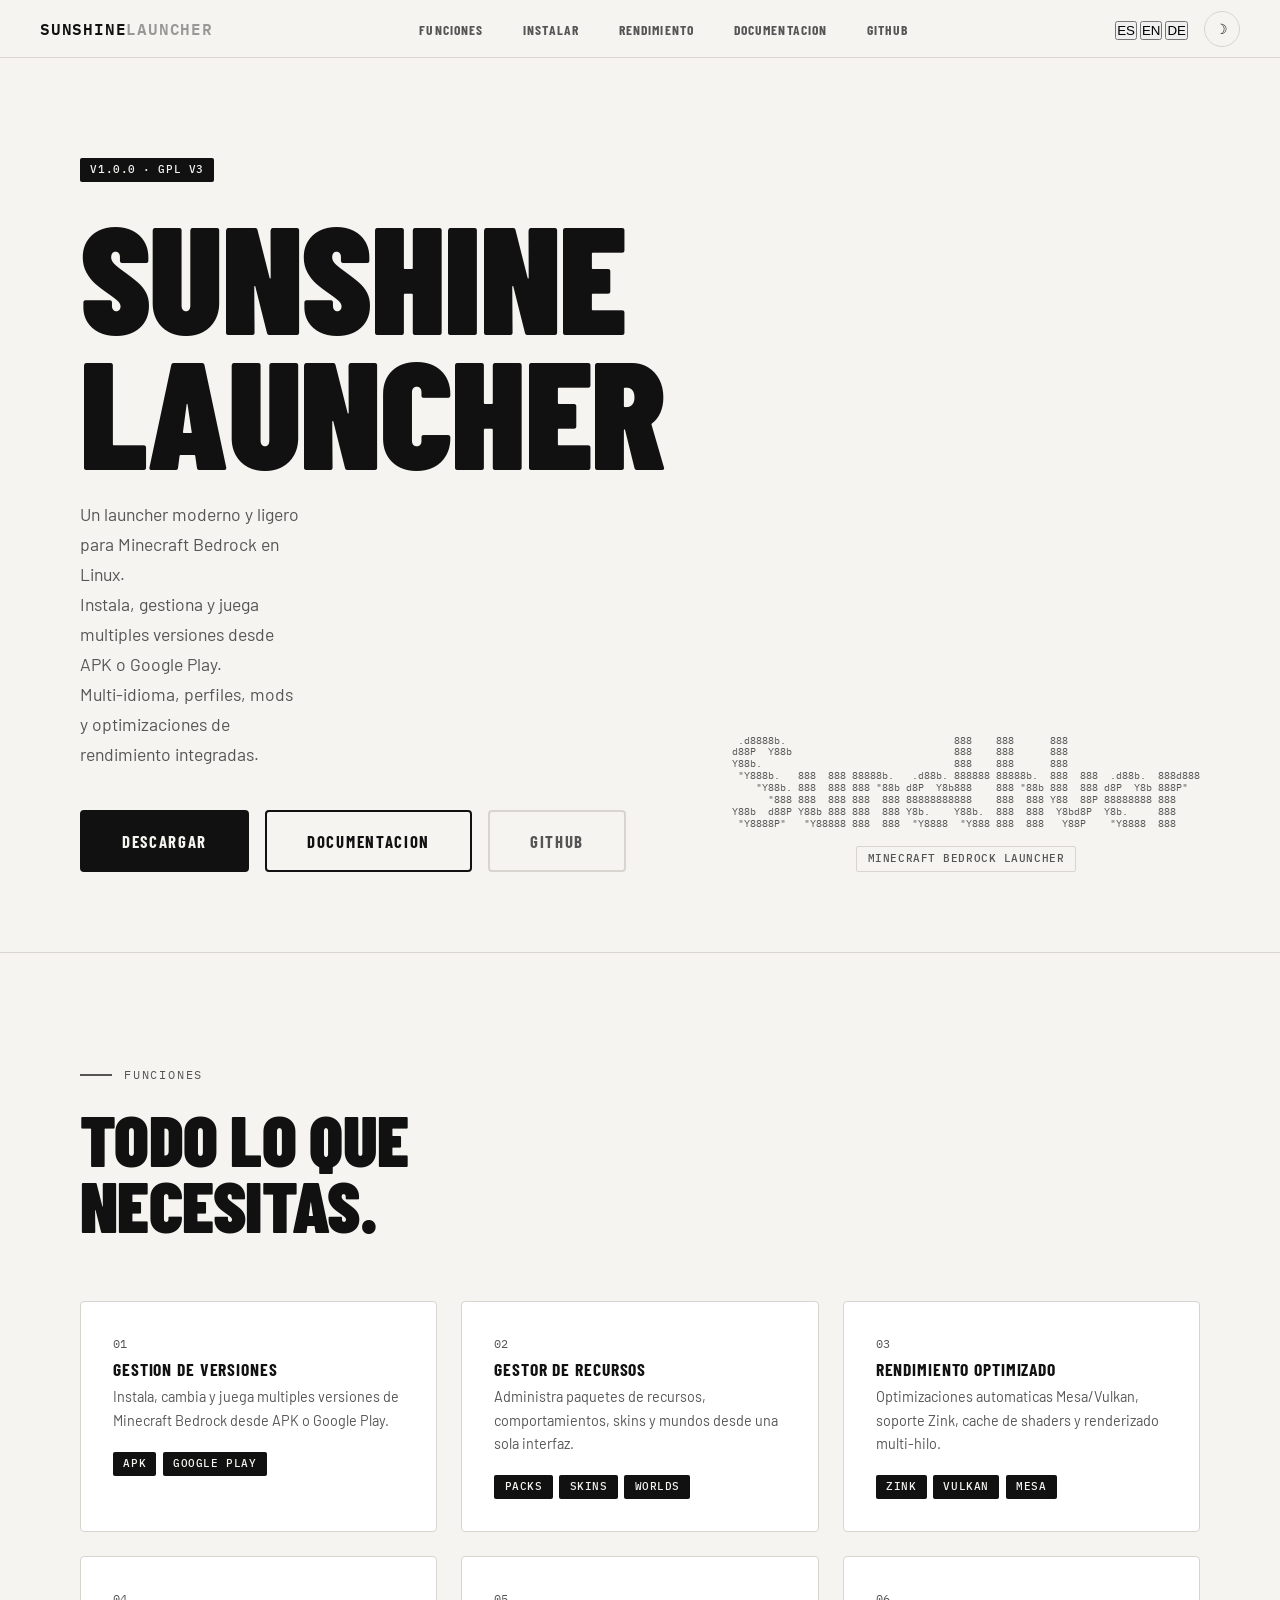
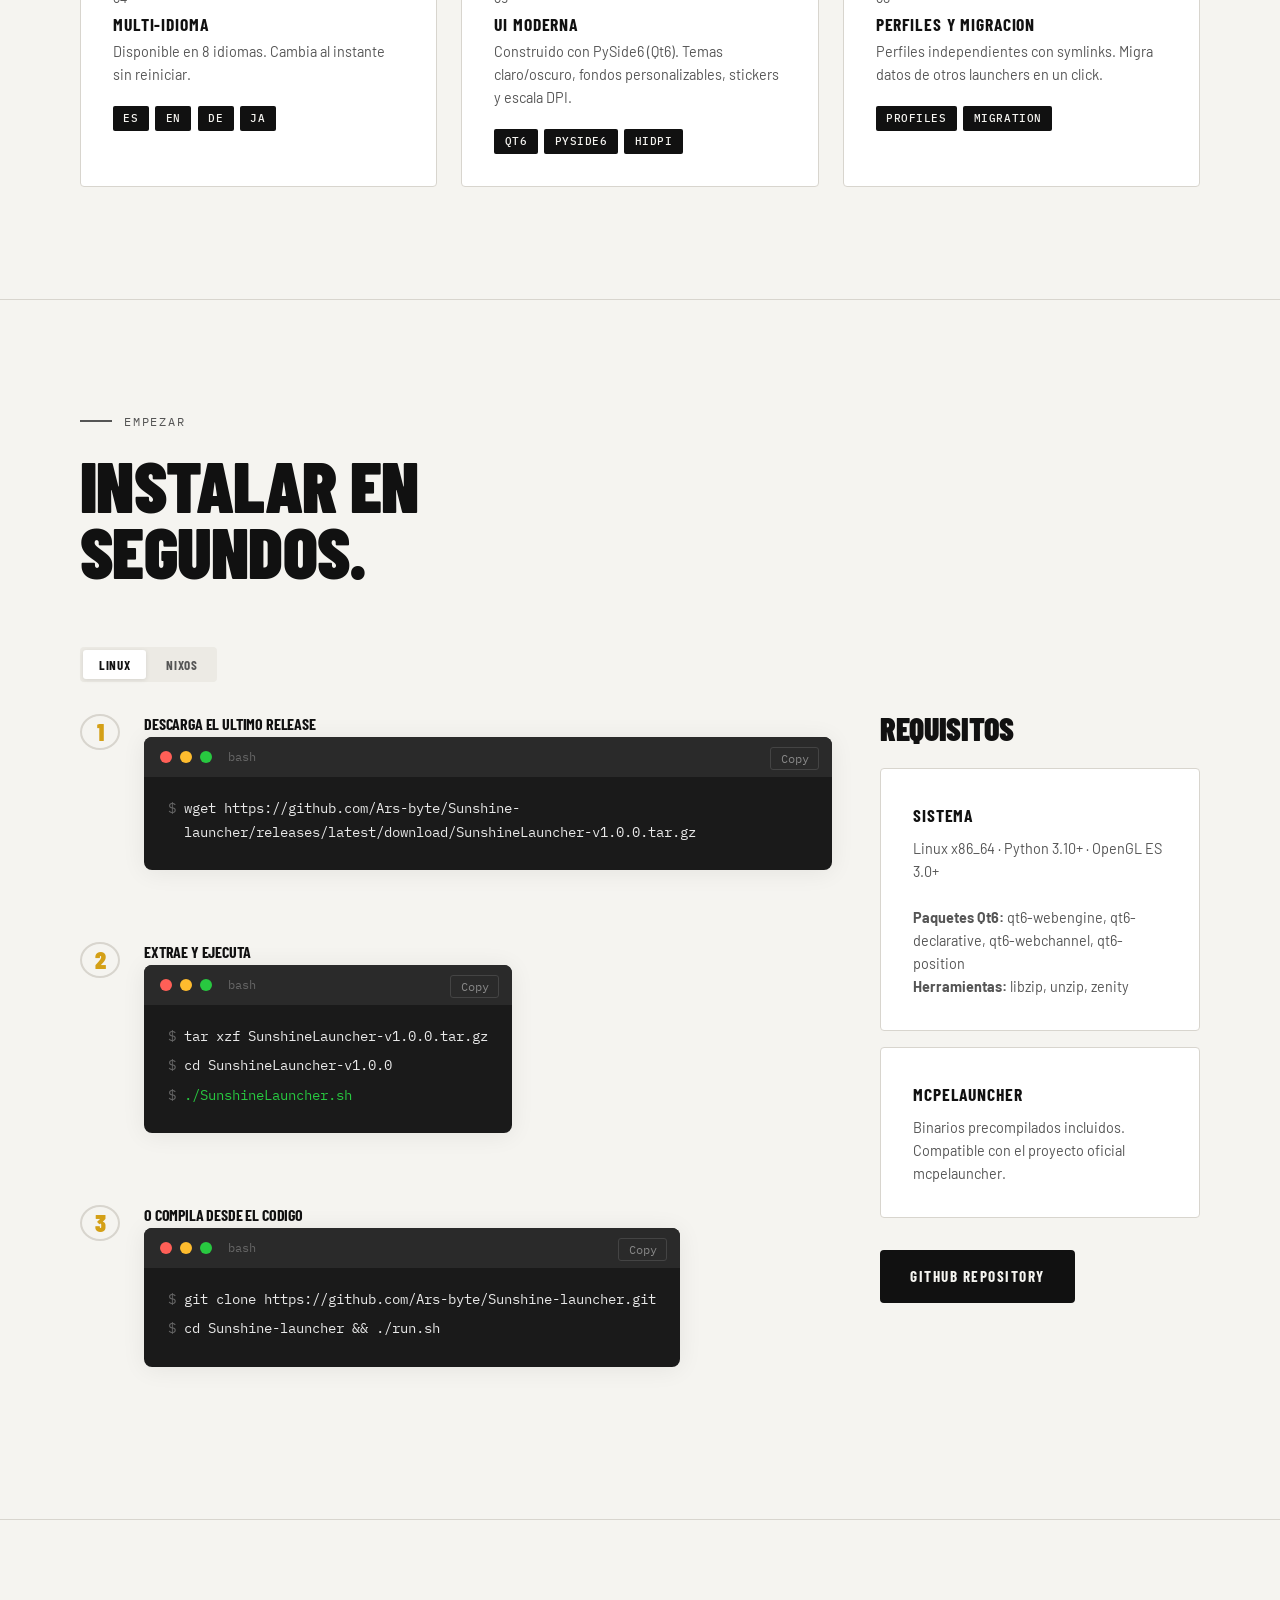
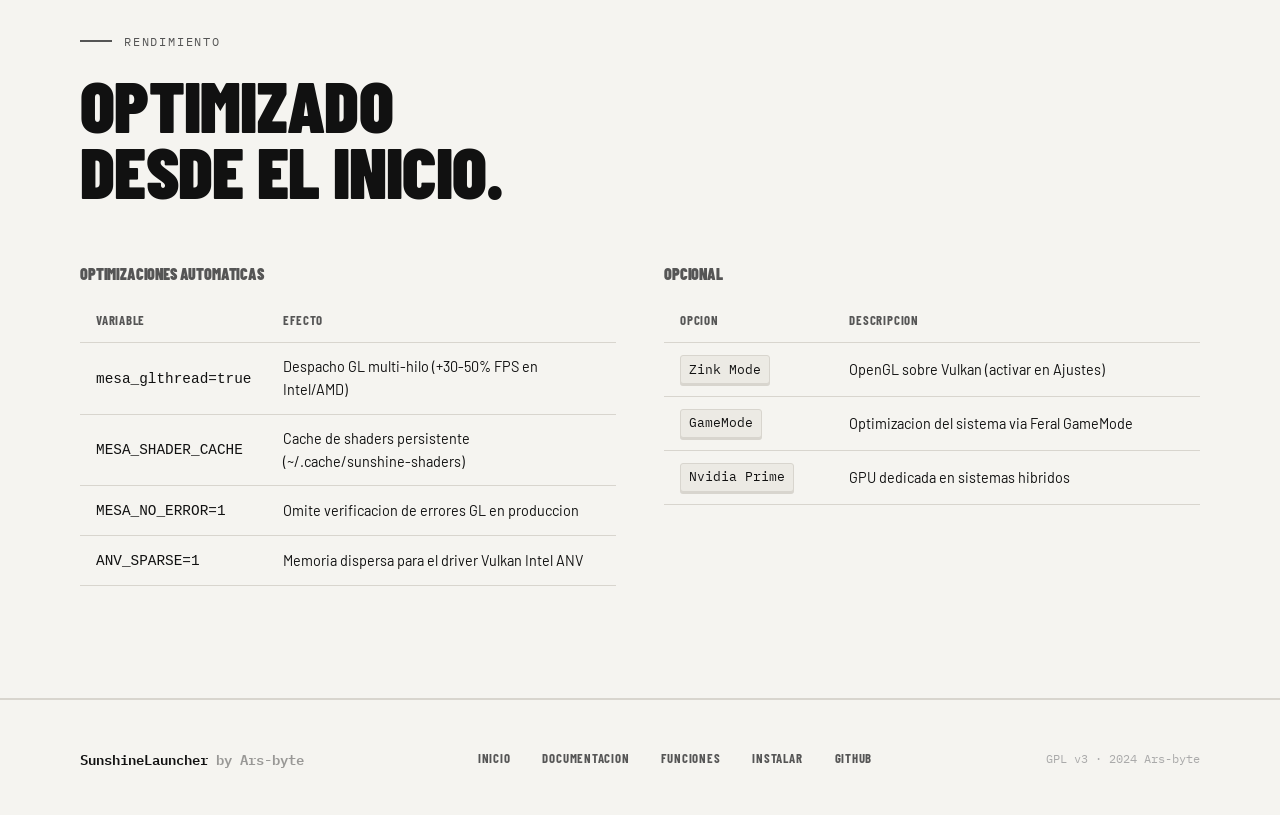
==== index.html @ dcd7014a "Add NixOS support, fix theme toggle, tab manager" ====
<!DOCTYPE html>
<html lang="es" data-theme="light">
<head>
  <meta charset="UTF-8" />
  <meta name="viewport" content="width=device-width, initial-scale=1.0" />
  <title>SunshineLauncher — Minecraft Bedrock Launcher for Linux</title>
  <meta name="description" content="A modern graphical launcher for Minecraft Bedrock Edition on Linux. Install, manage and play multiple versions from APK or Google Play." />
  <link rel="icon" type="image/png" href="assets/icon.png" />
  <link rel="stylesheet" href="css/base.css" />
  <link rel="stylesheet" href="css/components.css" />
  <link rel="stylesheet" href="css/layout.css" />
  <style>
    .hero__subtitle { font-size:1.1rem; color:var(--fg-muted); line-height:1.7; max-width:480px; margin: 1.5rem 0; }
    .features-grid { display: grid; grid-template-columns: repeat(3, 1fr); gap: 1.5rem; margin-top: 3rem; }
    .feature-block { background: var(--bg-card); border:1px solid var(--border); border-radius:var(--radius); padding:2rem; transition:all var(--transition); }
    .feature-block:hover { border-color: var(--fg); transform: translateY(-4px); box-shadow: var(--shadow); }
    .feature-block__num { font-family:'IBM Plex Mono',monospace; font-size:0.75rem; color:var(--fg-muted); margin-bottom:0.5rem; }
    .feature-block__title { font-family:'Barlow Condensed',sans-serif; font-weight:700; font-size:1.1rem; text-transform:uppercase; letter-spacing:0.05em; margin-bottom:0.5rem; }
    .feature-block__text { font-size:0.9rem; color:var(--fg-muted); line-height:1.6; margin-bottom:1rem; }
    .feature-block__tags { display:flex; flex-wrap:wrap; gap:0.4rem; }
    .install-grid { display: grid; grid-template-columns: 1fr 320px; gap: 3rem; margin-top: 2rem; }
    .install-steps { display: flex; flex-direction: column; gap: 2rem; }
    .install-step { display: flex; gap: 1.5rem; }
    .install-step__num { font-family:'Barlow Condensed',sans-serif; font-weight:900; font-size:1.5rem; min-width:40px; color:var(--accent); }
    .install-step h4 { font-size:1rem; margin-bottom:0.25rem; }
    .install-step p { font-size:0.9rem; color:var(--fg-muted); margin-bottom:0.75rem; }
    .controls-grid { display: grid; grid-template-columns: 1fr 1fr; gap: 3rem; margin-top: 2rem; }
    @media (max-width:768px) { .features-grid,.install-grid,.controls-grid { grid-template-columns:1fr; } .hero__subtitle { max-width:100%; } }
  </style>
</head>
<body>

<nav class="nav" role="navigation">
  <a class="nav__logo" href="index.html">SUNSHINE<span>LAUNCHER</span></a>
  <ul class="nav__links" role="list">
    <li><a href="#features" data-i18n="nav.features">Features</a></li>
    <li><a href="#install" data-i18n="nav.install">Install</a></li>
    <li><a href="#controls" data-i18n="nav.controls">Performance</a></li>
    <li><a href="pages/docs.html" data-i18n="nav.docs">Docs</a></li>
    <li><a href="https://github.com/Ars-byte/Sunshine-launcher" target="_blank" rel="noopener">GitHub</a></li>
  </ul>
  <div class="nav__actions">
    <div class="lang-switcher" role="group">
      <button class="lang-btn active" data-lang="es">ES</button>
      <button class="lang-btn" data-lang="en">EN</button>
      <button class="lang-btn" data-lang="de">DE</button>
    </div>
    <button class="theme-toggle" aria-label="Toggle theme">
      <span class="icon-sun">☀</span>
      <span class="icon-moon" style="display:none">☽</span>
    </button>
  </div>
</nav>

<main class="page">

<!-- HERO -->
<section class="hero section" id="home">
  <div class="container">
    <div class="hero__inner">
      <div class="hero__content">
        <div class="hero__tag"><span class="badge">v1.0.0 · GPL v3</span></div>
        <h1 class="display">SUNSHINE<br>LAUNCHER</h1>
        <p class="hero__subtitle" data-i18n="hero.sub">
          A modern, lightweight Minecraft Bedrock launcher for Linux.<br>
          Install, manage and play multiple versions from APK or Google Play.<br>
          Multi-language, profiles, mods, and performance optimizations built-in.
        </p>
        <div class="hero__actions">
          <a href="https://github.com/Ars-byte/Sunshine-launcher/releases/latest" class="btn btn-primary btn-lg" data-i18n="hero.cta.download">Download</a>
          <a href="pages/docs.html" class="btn btn-outline btn-lg" data-i18n="hero.cta.docs">Documentation</a>
          <a href="https://github.com/Ars-byte/Sunshine-launcher" target="_blank" class="btn btn-ghost btn-lg">GitHub</a>
        </div>
      </div>
      <div class="hero__visual" aria-hidden="true">
        <pre class="hero__ascii" style="font-size:0.65rem;line-height:1.15;color:var(--fg-muted);">
 .d8888b.                            888    888      888
d88P  Y88b                           888    888      888
Y88b.                                888    888      888
 "Y888b.   888  888 88888b.   .d88b. 888888 88888b.  888  888  .d88b.  888d888
    "Y88b. 888  888 888 "88b d8P  Y8b888    888 "88b 888  888 d8P  Y8b 888P"
      "888 888  888 888  888 88888888888    888  888 Y88  88P 88888888 888
Y88b  d88P Y88b 888 888  888 Y8b.    Y88b.  888  888  Y8bd8P  Y8b.     888
 "Y8888P"   "Y88888 888  888  "Y8888  "Y888 888  888   Y88P    "Y8888  888
</pre>
        <span class="badge badge-outline">Minecraft Bedrock Launcher</span>
      </div>
    </div>
  </div>
</section>

<hr class="divider" />

<!-- FEATURES -->
<section class="section" id="features">
  <div class="container">
    <div class="section-head">
      <p class="section-label" data-i18n="features.label">Features</p>
      <h2 class="section-title" data-i18n="features.title">Everything you<br>need to play.</h2>
    </div>
    <div class="features-grid">
      <div class="feature-block" data-reveal>
        <p class="feature-block__num">01</p>
        <h3 class="feature-block__title" data-i18n="features.f1.title">Version Management</h3>
        <p class="feature-block__text" data-i18n="features.f1.text">Install, switch and play multiple Minecraft Bedrock versions from APK files or Google Play. Automatic version detection and compatibility checking.</p>
        <div class="feature-block__tags"><span class="badge">APK</span><span class="badge">Google Play</span></div>
      </div>
      <div class="feature-block" data-reveal data-delay="0.1">
        <p class="feature-block__num">02</p>
        <h3 class="feature-block__title" data-i18n="features.f2.title">Resource Manager</h3>
        <p class="feature-block__text" data-i18n="features.f2.text">Manage resource packs, behavior packs, skins and worlds from a single interface. Import, export and organize your Minecraft content.</p>
        <div class="feature-block__tags"><span class="badge">Packs</span><span class="badge">Skins</span><span class="badge">Worlds</span></div>
      </div>
      <div class="feature-block" data-reveal data-delay="0.2">
        <p class="feature-block__num">03</p>
        <h3 class="feature-block__title" data-i18n="features.f3.title">Performance Optimized</h3>
        <p class="feature-block__text" data-i18n="features.f3.text">Automatic Mesa/Vulkan optimizations, Zink support, shader caching and multi-threaded rendering for smooth gameplay on any GPU.</p>
        <div class="feature-block__tags"><span class="badge">Zink</span><span class="badge">Vulkan</span><span class="badge">Mesa</span></div>
      </div>
      <div class="feature-block" data-reveal>
        <p class="feature-block__num">04</p>
        <h3 class="feature-block__title" data-i18n="features.f4.title">Multi-language</h3>
        <p class="feature-block__text" data-i18n="features.f4.text">Available in 8 languages: English, Spanish, German, French, Italian, Portuguese, Catalan and Japanese. Switch on the fly without restart.</p>
        <div class="feature-block__tags"><span class="badge">ES</span><span class="badge">EN</span><span class="badge">DE</span><span class="badge">JA</span></div>
      </div>
      <div class="feature-block" data-reveal data-delay="0.1">
        <p class="feature-block__num">05</p>
        <h3 class="feature-block__title" data-i18n="features.f5.title">Modern UI</h3>
        <p class="feature-block__text" data-i18n="features.f5.text">Built with PySide6 (Qt6). Light/dark themes, customizable wallpapers, watermark stickers, and DPI scaling for HiDPI displays.</p>
        <div class="feature-block__tags"><span class="badge">Qt6</span><span class="badge">PySide6</span><span class="badge">HiDPI</span></div>
      </div>
      <div class="feature-block" data-reveal data-delay="0.2">
        <p class="feature-block__num">06</p>
        <h3 class="feature-block__title" data-i18n="features.f6.title">Profiles & Migration</h3>
        <p class="feature-block__text" data-i18n="features.f6.text">Independent profiles with symlinks keep worlds and settings separate. Migrate data from other launchers in one click.</p>
        <div class="feature-block__tags"><span class="badge">Profiles</span><span class="badge">Migration</span></div>
      </div>
    </div>
  </div>
</section>

<hr class="divider" />

<!-- INSTALL -->
<section class="section" id="install">
  <div class="container">
    <div class="section-head">
      <p class="section-label" data-i18n="install.label">Get Started</p>
      <h2 class="section-title" data-i18n="install.title">Install in<br>seconds.</h2>
    </div>
    <div class="tabs" data-tabs="install-os" style="margin-bottom:2rem">
      <button class="tab-btn active" data-tab="linux">Linux</button>
      <button class="tab-btn" data-tab="nixos">NixOS</button>
    </div>
    <div class="install-grid">
      <div data-tab-panel="install-os" data-tab-id="linux">
      <div class="install-steps">
        <div class="install-step" data-reveal>
          <div class="install-step__num">1</div>
          <div class="install-step__content">
            <h4 data-i18n="install.step.download">Download the latest release</h4>
            <div class="terminal-wrap">
              <div class="terminal">
                <div class="terminal__bar"><div class="terminal__dot"></div><div class="terminal__dot"></div><div class="terminal__dot"></div><span class="terminal__title">bash</span></div>
                <div class="terminal__body" id="t-download">
                  <div class="terminal__line"><span class="terminal__prompt">$</span><span class="terminal__cmd">wget https://github.com/Ars-byte/Sunshine-launcher/releases/latest/download/SunshineLauncher-v1.0.0.tar.gz</span></div>
                </div>
              </div>
              <button class="copy-btn" data-target="t-download">Copy</button>
            </div>
          </div>
        </div>
        <div class="install-step" data-reveal data-delay="0.1">
          <div class="install-step__num">2</div>
          <div class="install-step__content">
            <h4 data-i18n="install.step.extract">Extract and run</h4>
            <div class="terminal-wrap">
              <div class="terminal">
                <div class="terminal__bar"><div class="terminal__dot"></div><div class="terminal__dot"></div><div class="terminal__dot"></div><span class="terminal__title">bash</span></div>
                <div class="terminal__body" id="t-extract">
                  <div class="terminal__line"><span class="terminal__prompt">$</span><span class="terminal__cmd">tar xzf SunshineLauncher-v1.0.0.tar.gz</span></div>
                  <div class="terminal__line"><span class="terminal__prompt">$</span><span class="terminal__cmd">cd SunshineLauncher-v1.0.0</span></div>
                  <div class="terminal__line success"><span class="terminal__prompt">$</span><span class="terminal__cmd">./SunshineLauncher.sh</span></div>
                </div>
              </div>
              <button class="copy-btn" data-target="t-extract">Copy</button>
            </div>
          </div>
        </div>
        <div class="install-step" data-reveal data-delay="0.2">
          <div class="install-step__num">3</div>
          <div class="install-step__content">
            <h4 data-i18n="install.step.config">Or build from source</h4>
            <div class="terminal-wrap">
              <div class="terminal">
                <div class="terminal__bar"><div class="terminal__dot"></div><div class="terminal__dot"></div><div class="terminal__dot"></div><span class="terminal__title">bash</span></div>
                <div class="terminal__body" id="t-source">
                  <div class="terminal__line"><span class="terminal__prompt">$</span><span class="terminal__cmd">git clone https://github.com/Ars-byte/Sunshine-launcher.git</span></div>
                  <div class="terminal__line"><span class="terminal__prompt">$</span><span class="terminal__cmd">cd Sunshine-launcher && ./run.sh</span></div>
                </div>
              </div>
              <button class="copy-btn" data-target="t-source">Copy</button>
            </div>
          </div>
        </div>
      </div>
      </div>

      <!-- NIXOS -->
      <div data-tab-panel="install-os" data-tab-id="nixos" style="display:none">
      <div class="install-steps">
        <div class="install-step">
          <div class="install-step__num">1</div>
          <div class="install-step__content">
            <h4>Add SunshineLauncher to flake.nix</h4>
            <div class="terminal-wrap" style="margin-bottom:1rem">
              <div class="terminal">
                <div class="terminal__bar"><div class="terminal__dot"></div><div class="terminal__dot"></div><div class="terminal__dot"></div><span class="terminal__title">flake.nix</span></div>
                <div class="terminal__body" id="t-nix-input">
                  <div class="terminal__line"><span class="terminal__cmd">inputs = {</span></div>
                  <div class="terminal__line"><span class="terminal__cmd">&nbsp;&nbsp;sunshine-launcher.url = "github:Ars-byte/Sunshine-launcher";</span></div>
                  <div class="terminal__line"><span class="terminal__cmd">};</span></div>
                </div>
              </div>
              <button class="copy-btn" data-target="t-nix-input">Copy</button>
            </div>
          </div>
        </div>
        <div class="install-step">
          <div class="install-step__num">2</div>
          <div class="install-step__content">
            <h4>Add to system packages</h4>
            <div class="terminal-wrap" style="margin-bottom:1rem">
              <div class="terminal">
                <div class="terminal__bar"><div class="terminal__dot"></div><div class="terminal__dot"></div><div class="terminal__dot"></div><span class="terminal__title">configuration.nix</span></div>
                <div class="terminal__body" id="t-nix-pkg">
                  <div class="terminal__line"><span class="terminal__cmd">environment.systemPackages = [</span></div>
                  <div class="terminal__line"><span class="terminal__cmd">&nbsp;&nbsp;inputs.sunshine-launcher.packages.${system}.default</span></div>
                  <div class="terminal__line"><span class="terminal__cmd">];</span></div>
                </div>
              </div>
              <button class="copy-btn" data-target="t-nix-pkg">Copy</button>
            </div>
          </div>
        </div>
        <div class="install-step">
          <div class="install-step__num">3</div>
          <div class="install-step__content">
            <h4>Rebuild and run</h4>
            <div class="terminal-wrap">
              <div class="terminal">
                <div class="terminal__bar"><div class="terminal__dot"></div><div class="terminal__dot"></div><div class="terminal__dot"></div><span class="terminal__title">bash</span></div>
                <div class="terminal__body" id="t-nix-rebuild">
                  <div class="terminal__line"><span class="terminal__prompt">$</span><span class="terminal__cmd">sudo nixos-rebuild switch</span></div>
                  <div class="terminal__line success"><span class="terminal__prompt">$</span><span class="terminal__cmd">sunshine-launcher</span></div>
                </div>
              </div>
              <button class="copy-btn" data-target="t-nix-rebuild">Copy</button>
            </div>
          </div>
        </div>
      </div>
      </div>
      <div data-reveal>
        <h3 class="section-title" style="font-size:2rem;margin-bottom:1.5rem" data-i18n="install.req.title">Requirements</h3>
        <div class="card" style="margin-bottom:1rem">
          <p class="card__title" data-i18n="install.req.deps">System</p>
          <p class="card__text" style="margin-top:0.5rem" data-i18n="install.req.deps.text">
            Linux x86_64 · Python 3.10+ · OpenGL ES 3.0+<br><br>
            <strong>Qt6 packages:</strong> qt6-webengine, qt6-declarative, qt6-webchannel, qt6-position<br>
            <strong>System tools:</strong> libzip, unzip, zenity
          </p>
        </div>
        <div class="card">
          <p class="card__title" data-i18n="install.req.mcpelauncher">mcpelauncher</p>
          <p class="card__text" style="margin-top:0.5rem" data-i18n="install.req.mcpelauncher.text">
            Pre-compiled binaries included. Compatible with the official mcpelauncher project.
          </p>
        </div>
        <div style="margin-top:2rem">
          <a href="https://github.com/Ars-byte/Sunshine-launcher" target="_blank" class="btn btn-primary">GitHub Repository</a>
        </div>
      </div>
    </div>
  </div>
</section>

<hr class="divider" />

<!-- PERFORMANCE -->
<section class="section" id="controls">
  <div class="container">
    <div class="section-head">
      <p class="section-label" data-i18n="perf.label">Performance</p>
      <h2 class="section-title" data-i18n="perf.title">Optimized<br>out of the box.</h2>
    </div>
    <div class="controls-grid">
      <div>
        <h3 style="font-size:1rem;margin-bottom:1rem;color:var(--fg-muted)" data-i18n="perf.auto">AUTOMATIC OPTIMIZATIONS</h3>
        <div class="table-wrap">
          <table>
            <thead><tr><th data-i18n="table.var">Variable</th><th data-i18n="table.effect">Effect</th></tr></thead>
            <tbody>
              <tr><td><code>mesa_glthread=true</code></td><td data-i18n="perf.glthread">Multi-threaded GL dispatch (+30-50% FPS on Intel/AMD)</td></tr>
              <tr><td><code>MESA_SHADER_CACHE</code></td><td data-i18n="perf.cache">Persistent shader cache (~/.cache/sunshine-shaders)</td></tr>
              <tr><td><code>MESA_NO_ERROR=1</code></td><td data-i18n="perf.noerror">Skip GL error checking in release builds</td></tr>
              <tr><td><code>ANV_SPARSE=1</code></td><td data-i18n="perf.anv">Sparse memory for Intel ANV Vulkan driver</td></tr>
            </tbody>
          </table>
        </div>
      </div>
      <div>
        <h3 style="font-size:1rem;margin-bottom:1rem;color:var(--fg-muted)" data-i18n="perf.opt">OPTIONAL</h3>
        <div class="table-wrap">
          <table>
            <thead><tr><th data-i18n="table.opt">Option</th><th data-i18n="table.desc">Description</th></tr></thead>
            <tbody>
              <tr><td><kbd>Zink Mode</kbd></td><td data-i18n="perf.zink">OpenGL over Vulkan (enable in Settings)</td></tr>
              <tr><td><kbd>GameMode</kbd></td><td data-i18n="perf.gamemode">System performance tuning via Feral GameMode</td></tr>
              <tr><td><kbd>Nvidia Prime</kbd></td><td data-i18n="perf.prime">Dedicated GPU on hybrid systems</td></tr>
            </tbody>
          </table>
        </div>
      </div>
    </div>
  </div>
</section>

<hr class="divider" />

<footer class="footer">
  <div class="container">
    <div class="footer__inner">
      <div class="footer__brand">SunshineLauncher <span style="opacity:0.4">by Ars-byte</span></div>
      <div class="footer__links">
        <a href="index.html" data-i18n="nav.home">Home</a>
        <a href="pages/docs.html" data-i18n="nav.docs">Docs</a>
        <a href="#features" data-i18n="nav.features">Features</a>
        <a href="#install" data-i18n="nav.install">Install</a>
        <a href="https://github.com/Ars-byte/Sunshine-launcher" target="_blank">GitHub</a>
      </div>
      <p class="footer__copy">GPL v3 · 2024 Ars-byte</p>
    </div>
  </div>
</footer>

</main>
<script src="js/app.js"></script>
</body>
</html>
---- css/base.css ----
/* ========================================
   BASE.CSS — Variables, Reset, Typography
   SunshineLauncher Website
   ======================================== */

@import url('https://fonts.googleapis.com/css2?family=Barlow+Condensed:wght@400;700;900&family=IBM+Plex+Mono:wght@400;500;600&family=Barlow:wght@300;400;500&display=swap');

:root {
  --bg:        #f5f4f0;
  --bg-alt:    #eceae4;
  --bg-card:   #ffffff;
  --fg:        #111111;
  --fg-muted:  #555555;
  --fg-faint:  #aaaaaa;
  --accent:    #d4a017;
  --accent-inv:#ffffff;
  --border:    #d8d5ce;
  --tag-bg:    #111111;
  --tag-fg:    #f5f4f0;
  --code-bg:   #1a1a1a;
  --code-fg:   #e8e8e8;
  --shadow:    0 2px 24px rgba(0,0,0,0.07);
  --radius:    4px;
  --transition:0.25s cubic-bezier(.4,0,.2,1);
}

[data-theme="dark"] {
  --bg:        #111111;
  --bg-alt:    #1a1a1a;
  --bg-card:   #1e1e1e;
  --fg:        #f0ede6;
  --fg-muted:  #999999;
  --fg-faint:  #444444;
  --accent:    #f0c040;
  --accent-inv:#111111;
  --border:    #2e2e2e;
  --tag-bg:    #f0ede6;
  --tag-fg:    #111111;
  --code-bg:   #0a0a0a;
  --code-fg:   #d4cfbf;
  --shadow:    0 2px 24px rgba(0,0,0,0.4);
}

*, *::before, *::after { box-sizing: border-box; margin: 0; padding: 0; }

html { scroll-behavior: smooth; font-size: 16px; }

body {
  font-family: 'Barlow', sans-serif;
  font-weight: 400;
  background-color: var(--bg);
  color: var(--fg);
  line-height: 1.6;
  transition: background-color var(--transition), color var(--transition);
  overflow-x: hidden;
}

h1, h2, h3, h4 {
  font-family: 'Barlow Condensed', sans-serif;
  font-weight: 900;
  text-transform: uppercase;
  letter-spacing: -0.01em;
  line-height: 0.92;
}

.display {
  font-size: clamp(4rem, 12vw, 10rem);
  line-height: 0.88;
}

.section-title {
  font-size: clamp(2rem, 6vw, 4.5rem);
}

a { color: inherit; text-decoration: none; }
img { display: block; max-width: 100%; }
ul { list-style: none; }

::-webkit-scrollbar { width: 6px; }
::-webkit-scrollbar-track { background: var(--bg); }
::-webkit-scrollbar-thumb { background: var(--border); border-radius: 3px; }

::selection { background: var(--fg); color: var(--bg); }
---- css/components.css ----
/* ========================================
   COMPONENTS.CSS — Reusable UI Components
   CMUS++ Website
   ======================================== */

/* ---- Navigation ---- */
.nav {
  position: fixed;
  top: 0; left: 0; right: 0;
  z-index: 100;
  display: flex;
  align-items: center;
  justify-content: space-between;
  padding: 0 2.5rem;
  height: 58px;
  background: var(--bg);
  border-bottom: 1px solid var(--border);
  transition: background var(--transition), border-color var(--transition);
}

.nav__logo {
  font-family: 'IBM Plex Mono', monospace;
  font-weight: 600;
  font-size: 1rem;
  letter-spacing: 0.05em;
  text-transform: uppercase;
}

.nav__logo span {
  opacity: 0.4;
}

.nav__links {
  display: flex;
  gap: 2.5rem;
  align-items: center;
}

.nav__links a {
  font-family: 'Barlow Condensed', sans-serif;
  font-weight: 700;
  font-size: 0.85rem;
  text-transform: uppercase;
  letter-spacing: 0.08em;
  color: var(--fg-muted);
  transition: color var(--transition);
  position: relative;
}

.nav__links a::after {
  content: '';
  position: absolute;
  bottom: -3px;
  left: 0; right: 0;
  height: 2px;
  background: var(--fg);
  transform: scaleX(0);
  transition: transform 0.2s ease;
  transform-origin: left;
}

.nav__links a:hover { color: var(--fg); }
.nav__links a:hover::after { transform: scaleX(1); }
.nav__links a.active { color: var(--fg); }
.nav__links a.active::after { transform: scaleX(1); }

.nav__actions {
  display: flex;
  align-items: center;
  gap: 1rem;
}

/* ---- Theme Toggle ---- */
.theme-toggle {
  background: none;
  border: 1px solid var(--border);
  border-radius: 50%;
  width: 36px; height: 36px;
  cursor: pointer;
  display: flex;
  align-items: center;
  justify-content: center;
  color: var(--fg);
  transition: all var(--transition);
  font-size: 0.9rem;
}

.theme-toggle:hover {
  background: var(--fg);
  color: var(--bg);
  border-color: var(--fg);
}

/* ---- Buttons ---- */
.btn {
  display: inline-flex;
  align-items: center;
  gap: 0.5rem;
  padding: 0.75rem 1.75rem;
  font-family: 'Barlow Condensed', sans-serif;
  font-weight: 700;
  font-size: 0.95rem;
  text-transform: uppercase;
  letter-spacing: 0.1em;
  cursor: pointer;
  border: 2px solid transparent;
  border-radius: var(--radius);
  transition: all var(--transition);
  white-space: nowrap;
}

.btn-primary {
  background: var(--fg);
  color: var(--bg);
  border-color: var(--fg);
}
.btn-primary:hover {
  background: transparent;
  color: var(--fg);
}

.btn-outline {
  background: transparent;
  color: var(--fg);
  border-color: var(--fg);
}
.btn-outline:hover {
  background: var(--fg);
  color: var(--bg);
}

.btn-ghost {
  background: transparent;
  color: var(--fg-muted);
  border-color: var(--border);
}
.btn-ghost:hover {
  color: var(--fg);
  border-color: var(--fg);
}

.btn-sm {
  padding: 0.5rem 1.2rem;
  font-size: 0.82rem;
}

.btn-lg {
  padding: 1rem 2.5rem;
  font-size: 1.05rem;
}

/* ---- Tag / Badge ---- */
.badge {
  display: inline-block;
  padding: 0.2rem 0.65rem;
  font-family: 'IBM Plex Mono', monospace;
  font-size: 0.7rem;
  font-weight: 500;
  text-transform: uppercase;
  letter-spacing: 0.05em;
  background: var(--tag-bg);
  color: var(--tag-fg);
  border-radius: 2px;
}

.badge-outline {
  background: transparent;
  color: var(--fg-muted);
  border: 1px solid var(--border);
}

/* ---- Terminal Block ---- */
.terminal {
  background: var(--code-bg);
  color: var(--code-fg);
  border-radius: 8px;
  overflow: hidden;
  font-family: 'IBM Plex Mono', monospace;
  font-size: 0.875rem;
  line-height: 1.7;
  box-shadow: var(--shadow);
}

.terminal__bar {
  background: #2a2a2a;
  padding: 0.6rem 1rem;
  display: flex;
  align-items: center;
  gap: 0.5rem;
}

.terminal__dot {
  width: 12px; height: 12px;
  border-radius: 50%;
}

.terminal__dot:nth-child(1) { background: #ff5f57; }
.terminal__dot:nth-child(2) { background: #febc2e; }
.terminal__dot:nth-child(3) { background: #28c840; }

.terminal__title {
  margin-left: 0.5rem;
  font-size: 0.75rem;
  color: #666;
  font-family: 'IBM Plex Mono', monospace;
}

.terminal__body {
  padding: 1.25rem 1.5rem;
}

.terminal__line {
  display: flex;
  align-items: flex-start;
  gap: 0.5rem;
  margin-bottom: 0.35rem;
}

.terminal__prompt { color: #666; user-select: none; }
.terminal__cmd { color: #e8e8e8; }
.terminal__comment { color: #555; font-style: italic; }

.terminal__line.success .terminal__cmd { color: #28c840; }
.terminal__line.info .terminal__cmd    { color: #7ec8e3; }

/* Copy button on terminal */
.terminal-wrap { position: relative; }
.copy-btn {
  position: absolute;
  top: 0.6rem;
  right: 0.8rem;
  background: transparent;
  border: 1px solid #444;
  color: #888;
  font-family: 'IBM Plex Mono', monospace;
  font-size: 0.72rem;
  padding: 0.2rem 0.6rem;
  border-radius: 3px;
  cursor: pointer;
  transition: all 0.2s;
}
.copy-btn:hover { color: #e8e8e8; border-color: #888; }

/* ---- Feature Card ---- */
.card {
  background: var(--bg-card);
  border: 1px solid var(--border);
  border-radius: var(--radius);
  padding: 2rem;
  transition: all var(--transition);
}

.card:hover {
  border-color: var(--fg);
  transform: translateY(-2px);
  box-shadow: var(--shadow);
}

.card__icon {
  font-size: 1.5rem;
  margin-bottom: 1rem;
  display: block;
}

.card__title {
  font-family: 'Barlow Condensed', sans-serif;
  font-weight: 700;
  font-size: 1.1rem;
  text-transform: uppercase;
  letter-spacing: 0.05em;
  margin-bottom: 0.5rem;
}

.card__text {
  font-size: 0.9rem;
  color: var(--fg-muted);
  line-height: 1.6;
}

/* ---- Key Shortcut ---- */
kbd {
  display: inline-block;
  padding: 0.2rem 0.5rem;
  font-family: 'IBM Plex Mono', monospace;
  font-size: 0.8rem;
  background: var(--bg-alt);
  border: 1px solid var(--border);
  border-radius: 3px;
  box-shadow: 0 2px 0 var(--border);
  color: var(--fg);
  vertical-align: middle;
}

/* ---- Divider ---- */
.divider {
  border: none;
  border-top: 1px solid var(--border);
  margin: 0;
}

/* ---- Pill tabs ---- */
.tabs {
  display: flex;
  gap: 0.25rem;
  background: var(--bg-alt);
  border-radius: 4px;
  padding: 3px;
  width: fit-content;
}

.tab-btn {
  background: transparent;
  border: none;
  padding: 0.4rem 1rem;
  font-family: 'Barlow Condensed', sans-serif;
  font-weight: 700;
  font-size: 0.82rem;
  text-transform: uppercase;
  letter-spacing: 0.05em;
  color: var(--fg-muted);
  border-radius: 3px;
  cursor: pointer;
  transition: all 0.2s;
}
.tab-btn:hover { color: var(--fg); }
.tab-btn.active {
  background: var(--bg-card);
  color: var(--fg);
  box-shadow: 0 1px 4px rgba(0,0,0,0.1);
}

/* ---- Table ---- */
.table-wrap {
  overflow-x: auto;
}

table {
  width: 100%;
  border-collapse: collapse;
  font-size: 0.9rem;
}

th, td {
  padding: 0.75rem 1rem;
  text-align: left;
  border-bottom: 1px solid var(--border);
}

th {
  font-family: 'Barlow Condensed', sans-serif;
  font-weight: 700;
  font-size: 0.8rem;
  text-transform: uppercase;
  letter-spacing: 0.06em;
  color: var(--fg-muted);
}

tr:hover td { background: var(--bg-alt); }

/* ---- Toast ---- */
.toast {
  position: fixed;
  bottom: 2rem;
  right: 2rem;
  background: var(--fg);
  color: var(--bg);
  font-family: 'IBM Plex Mono', monospace;
  font-size: 0.8rem;
  padding: 0.6rem 1.2rem;
  border-radius: 4px;
  opacity: 0;
  transform: translateY(8px);
  transition: all 0.25s;
  pointer-events: none;
  z-index: 999;
}
.toast.show {
  opacity: 1;
  transform: translateY(0);
}

/* ---- Mobile Nav Hamburger ---- */
.nav__burger {
  display: none;
  flex-direction: column;
  gap: 5px;
  background: none;
  border: none;
  cursor: pointer;
  padding: 4px;
}
.nav__burger span {
  display: block;
  width: 22px; height: 2px;
  background: var(--fg);
  border-radius: 2px;
  transition: all 0.25s;
}

@media (max-width: 768px) {
  .nav__links {
    display: none;
    position: absolute;
    top: 58px; left: 0; right: 0;
    background: var(--bg);
    border-bottom: 1px solid var(--border);
    flex-direction: column;
    gap: 0;
    padding: 0.5rem 0;
  }
  .nav__links.open { display: flex; }
  .nav__links a {
    padding: 0.75rem 2.5rem;
    font-size: 1rem;
  }
  .nav__links a::after { display: none; }
  .nav__burger { display: flex; }
}
---- css/layout.css ----
/* ========================================
   LAYOUT.CSS — Page & Section Layouts
   CMUS++ Website
   ======================================== */

/* ---- Container ---- */
.container {
  max-width: 1200px;
  margin: 0 auto;
  padding: 0 2.5rem;
}

.container-sm {
  max-width: 800px;
  margin: 0 auto;
  padding: 0 2.5rem;
}

/* ---- Page wrapper ---- */
.page {
  padding-top: 58px; /* nav height */
}

/* ---- Section ---- */
.section {
  padding: 7rem 0;
}

.section-sm {
  padding: 4rem 0;
}

.section-head {
  margin-bottom: 4rem;
}

.section-label {
  font-family: 'IBM Plex Mono', monospace;
  font-size: 0.75rem;
  text-transform: uppercase;
  letter-spacing: 0.15em;
  color: var(--fg-muted);
  display: flex;
  align-items: center;
  gap: 0.75rem;
  margin-bottom: 1.25rem;
}

.section-label::before {
  content: '';
  width: 32px;
  height: 2px;
  background: var(--fg-muted);
  display: inline-block;
}

/* ---- Hero Section ---- */
.hero {
  padding: 6rem 0 5rem;
  position: relative;
  overflow: hidden;
}

.hero__inner {
  display: grid;
  grid-template-columns: 1fr auto;
  gap: 4rem;
  align-items: end;
}

.hero__tag {
  margin-bottom: 1.5rem;
}

.hero__subtitle {
  margin-top: 2rem;
  display: grid;
  grid-template-columns: 1fr 1fr;
  gap: 0.5rem 2rem;
}

.hero__subtitle p {
  font-family: 'Barlow Condensed', sans-serif;
  font-weight: 700;
  font-size: 0.9rem;
  text-transform: uppercase;
  letter-spacing: 0.06em;
  color: var(--fg-muted);
}

.hero__actions {
  margin-top: 2.5rem;
  display: flex;
  gap: 1rem;
  flex-wrap: wrap;
}

.hero__visual {
  display: flex;
  flex-direction: column;
  align-items: center;
  gap: 1rem;
}

.hero__ascii {
  font-family: 'IBM Plex Mono', monospace;
  font-size: 0.55rem;
  line-height: 1.2;
  color: var(--fg-faint);
  white-space: pre;
  transition: color var(--transition);
}
.hero__ascii:hover { color: var(--fg-muted); }

/* ---- Features Grid ---- */
.features-grid {
  display: grid;
  grid-template-columns: repeat(3, 1fr);
  gap: 1.5rem;
}

.feature-block {
  padding: 2.5rem 2rem;
  border: 1px solid var(--border);
  position: relative;
  transition: all var(--transition);
}

.feature-block::before {
  content: '';
  position: absolute;
  top: 0; left: 0; right: 0;
  height: 3px;
  background: var(--fg);
  transform: scaleX(0);
  transform-origin: left;
  transition: transform 0.3s ease;
}

.feature-block:hover::before { transform: scaleX(1); }
.feature-block:hover {
  background: var(--bg-alt);
}

.feature-block__num {
  font-family: 'IBM Plex Mono', monospace;
  font-size: 0.75rem;
  color: var(--fg-faint);
  margin-bottom: 1.5rem;
}

.feature-block__title {
  font-size: 1.3rem;
  margin-bottom: 0.75rem;
}

.feature-block__text {
  font-size: 0.9rem;
  color: var(--fg-muted);
  line-height: 1.65;
}

.feature-block__tags {
  margin-top: 1.25rem;
  display: flex;
  flex-wrap: wrap;
  gap: 0.4rem;
}

/* ---- Install Section ---- */
.install-grid {
  display: grid;
  grid-template-columns: 1fr 1fr;
  gap: 4rem;
  align-items: start;
}

.install-steps {
  counter-reset: steps;
}

.install-step {
  display: flex;
  gap: 1.5rem;
  margin-bottom: 2.5rem;
}

.install-step__num {
  counter-increment: steps;
  flex-shrink: 0;
  width: 36px; height: 36px;
  border: 2px solid var(--border);
  border-radius: 50%;
  display: flex;
  align-items: center;
  justify-content: center;
  font-family: 'IBM Plex Mono', monospace;
  font-size: 0.8rem;
  font-weight: 600;
  color: var(--fg-muted);
}

.install-step__content h4 {
  font-size: 1rem;
  font-weight: 700;
  margin-bottom: 0.5rem;
  line-height: 1.2;
}

.install-step__content p {
  font-size: 0.9rem;
  color: var(--fg-muted);
  margin-bottom: 0.75rem;
}

/* ---- Controls Table Section ---- */
.controls-grid {
  display: grid;
  grid-template-columns: 1fr 1fr;
  gap: 3rem;
}

/* ---- Themes Showcase ---- */
.themes-preview {
  display: grid;
  grid-template-columns: repeat(3, 1fr);
  gap: 1rem;
  margin-top: 2.5rem;
}

.theme-card {
  border: 2px solid var(--border);
  border-radius: 4px;
  overflow: hidden;
  cursor: pointer;
  transition: all var(--transition);
}

.theme-card:hover {
  border-color: var(--fg);
  transform: scale(1.02);
}

.theme-card__preview {
  height: 80px;
  padding: 0.75rem;
  font-family: 'IBM Plex Mono', monospace;
  font-size: 0.6rem;
  line-height: 1.4;
}

.theme-card__name {
  padding: 0.5rem 0.75rem;
  font-family: 'Barlow Condensed', sans-serif;
  font-size: 0.85rem;
  font-weight: 700;
  text-transform: uppercase;
  letter-spacing: 0.05em;
  border-top: 1px solid var(--border);
  background: var(--bg-card);
  color: var(--fg);
}

/* ---- Footer ---- */
.footer {
  border-top: 1px solid var(--border);
  padding: 3rem 0;
}

.footer__inner {
  display: flex;
  justify-content: space-between;
  align-items: center;
  gap: 2rem;
}

.footer__brand {
  font-family: 'IBM Plex Mono', monospace;
  font-size: 0.85rem;
  font-weight: 600;
}

.footer__links {
  display: flex;
  gap: 2rem;
}

.footer__links a {
  font-family: 'Barlow Condensed', sans-serif;
  font-weight: 700;
  font-size: 0.8rem;
  text-transform: uppercase;
  letter-spacing: 0.06em;
  color: var(--fg-muted);
  transition: color var(--transition);
}
.footer__links a:hover { color: var(--fg); }

.footer__copy {
  font-family: 'IBM Plex Mono', monospace;
  font-size: 0.75rem;
  color: var(--fg-faint);
}

/* ---- Docs layout ---- */
.docs-layout {
  display: grid;
  grid-template-columns: 220px 1fr;
  gap: 4rem;
  align-items: start;
}

.docs-sidebar {
  position: sticky;
  top: 80px;
}

.docs-nav-section {
  margin-bottom: 2rem;
}

.docs-nav-section__title {
  font-family: 'IBM Plex Mono', monospace;
  font-size: 0.7rem;
  text-transform: uppercase;
  letter-spacing: 0.12em;
  color: var(--fg-faint);
  margin-bottom: 0.75rem;
}

.docs-nav-section a {
  display: block;
  padding: 0.35rem 0;
  font-size: 0.9rem;
  color: var(--fg-muted);
  transition: color var(--transition);
  border-left: 2px solid transparent;
  padding-left: 0.75rem;
  transition: all 0.2s;
}

.docs-nav-section a:hover { color: var(--fg); }
.docs-nav-section a.active {
  color: var(--fg);
  border-left-color: var(--fg);
}

.docs-content h2 {
  font-size: clamp(1.5rem, 4vw, 2.5rem);
  margin-bottom: 1rem;
  margin-top: 3.5rem;
  padding-top: 1rem;
}

.docs-content h2:first-child { margin-top: 0; }

.docs-content h3 {
  font-size: 1.2rem;
  margin-bottom: 0.75rem;
  margin-top: 2rem;
}

.docs-content p {
  font-size: 0.95rem;
  line-height: 1.7;
  color: var(--fg-muted);
  margin-bottom: 1rem;
}

.docs-content p strong { color: var(--fg); }

.docs-content ul {
  list-style: none;
  margin-bottom: 1.25rem;
}

.docs-content ul li {
  padding: 0.3rem 0;
  font-size: 0.95rem;
  color: var(--fg-muted);
  padding-left: 1rem;
  position: relative;
}

.docs-content ul li::before {
  content: '—';
  position: absolute;
  left: 0;
  color: var(--fg-faint);
}

/* ---- Responsive ---- */
@media (max-width: 1024px) {
  .features-grid { grid-template-columns: 1fr 1fr; }
  .install-grid { grid-template-columns: 1fr; }
  .controls-grid { grid-template-columns: 1fr; }
  .docs-layout { grid-template-columns: 1fr; }
  .docs-sidebar { position: static; }
}

@media (max-width: 768px) {
  .container { padding: 0 1.25rem; }
  .container-sm { padding: 0 1.25rem; }
  .section { padding: 4rem 0; }
  .features-grid { grid-template-columns: 1fr; }
  .themes-preview { grid-template-columns: 1fr 1fr; }
  .hero__inner { grid-template-columns: 1fr; }
  .hero__visual { display: none; }
  .hero__subtitle { grid-template-columns: 1fr; }
  .footer__inner { flex-direction: column; text-align: center; }
  .footer__links { flex-wrap: wrap; justify-content: center; }
}
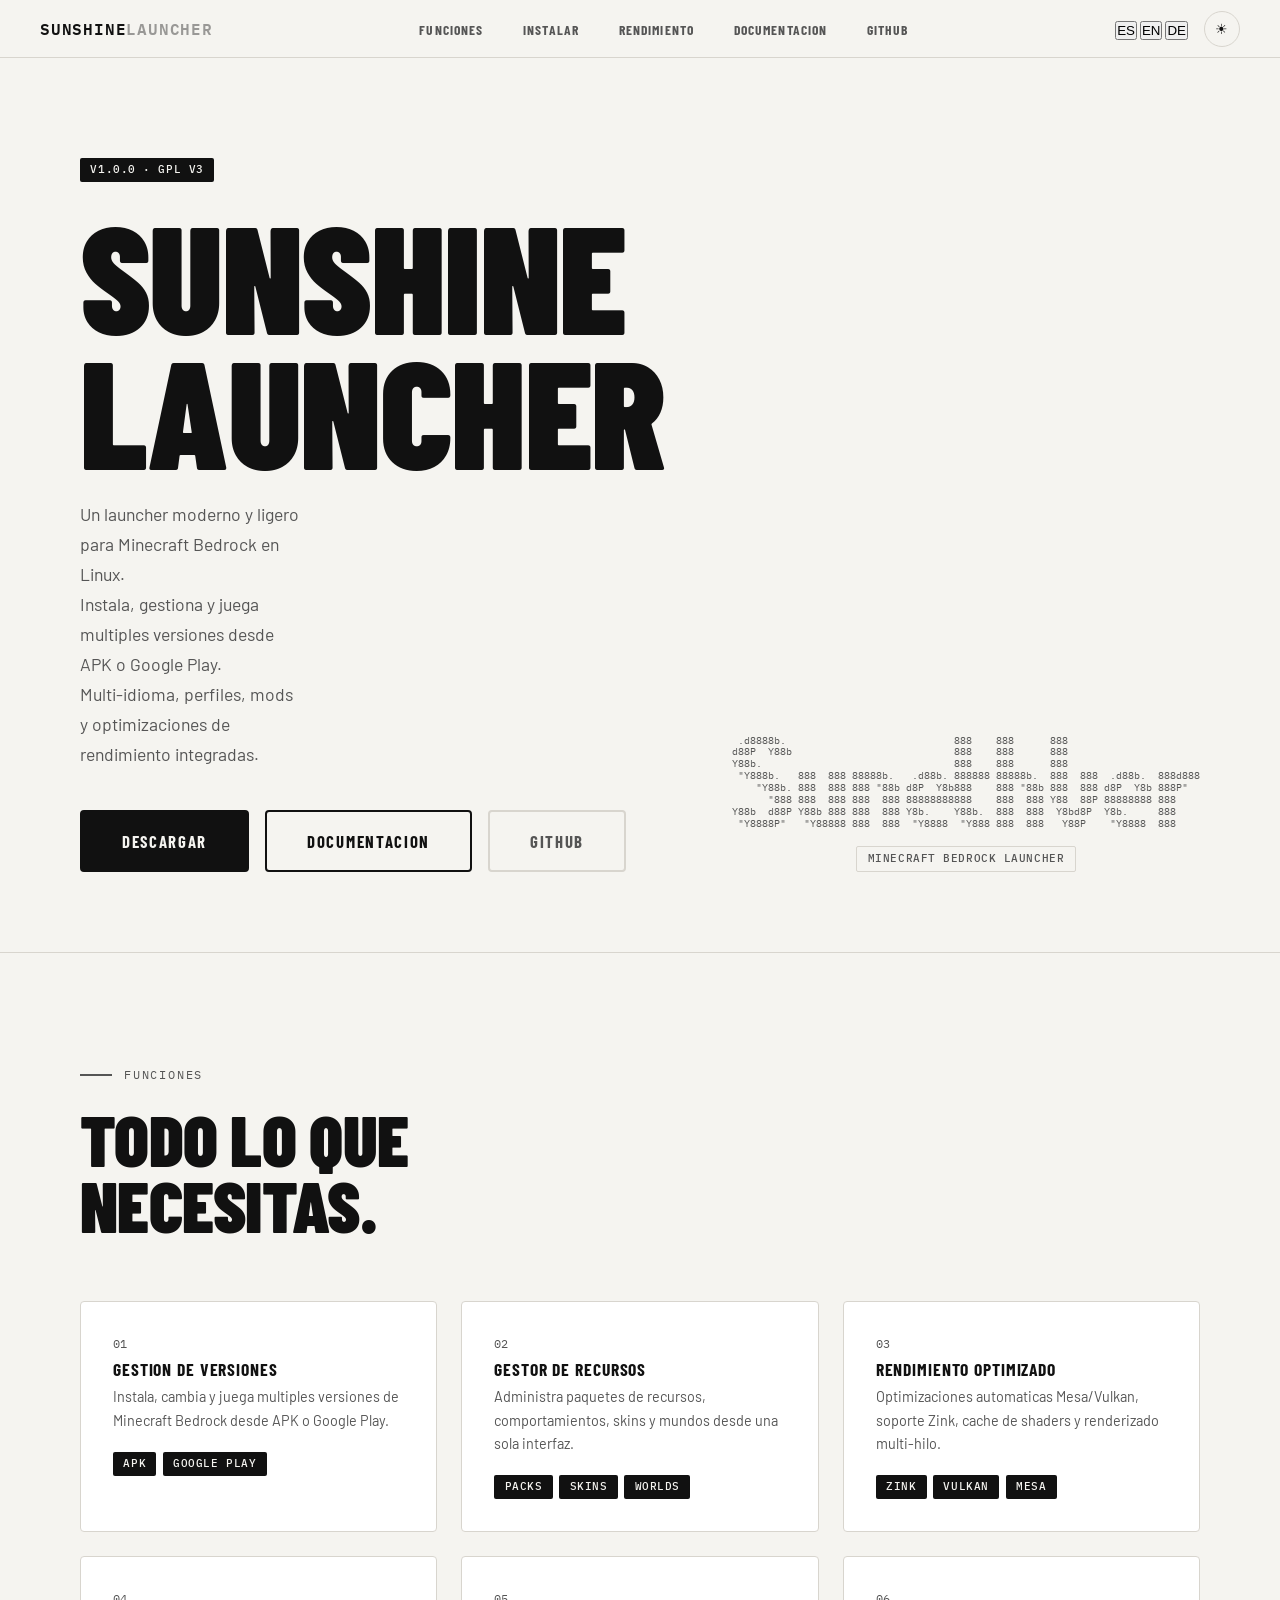
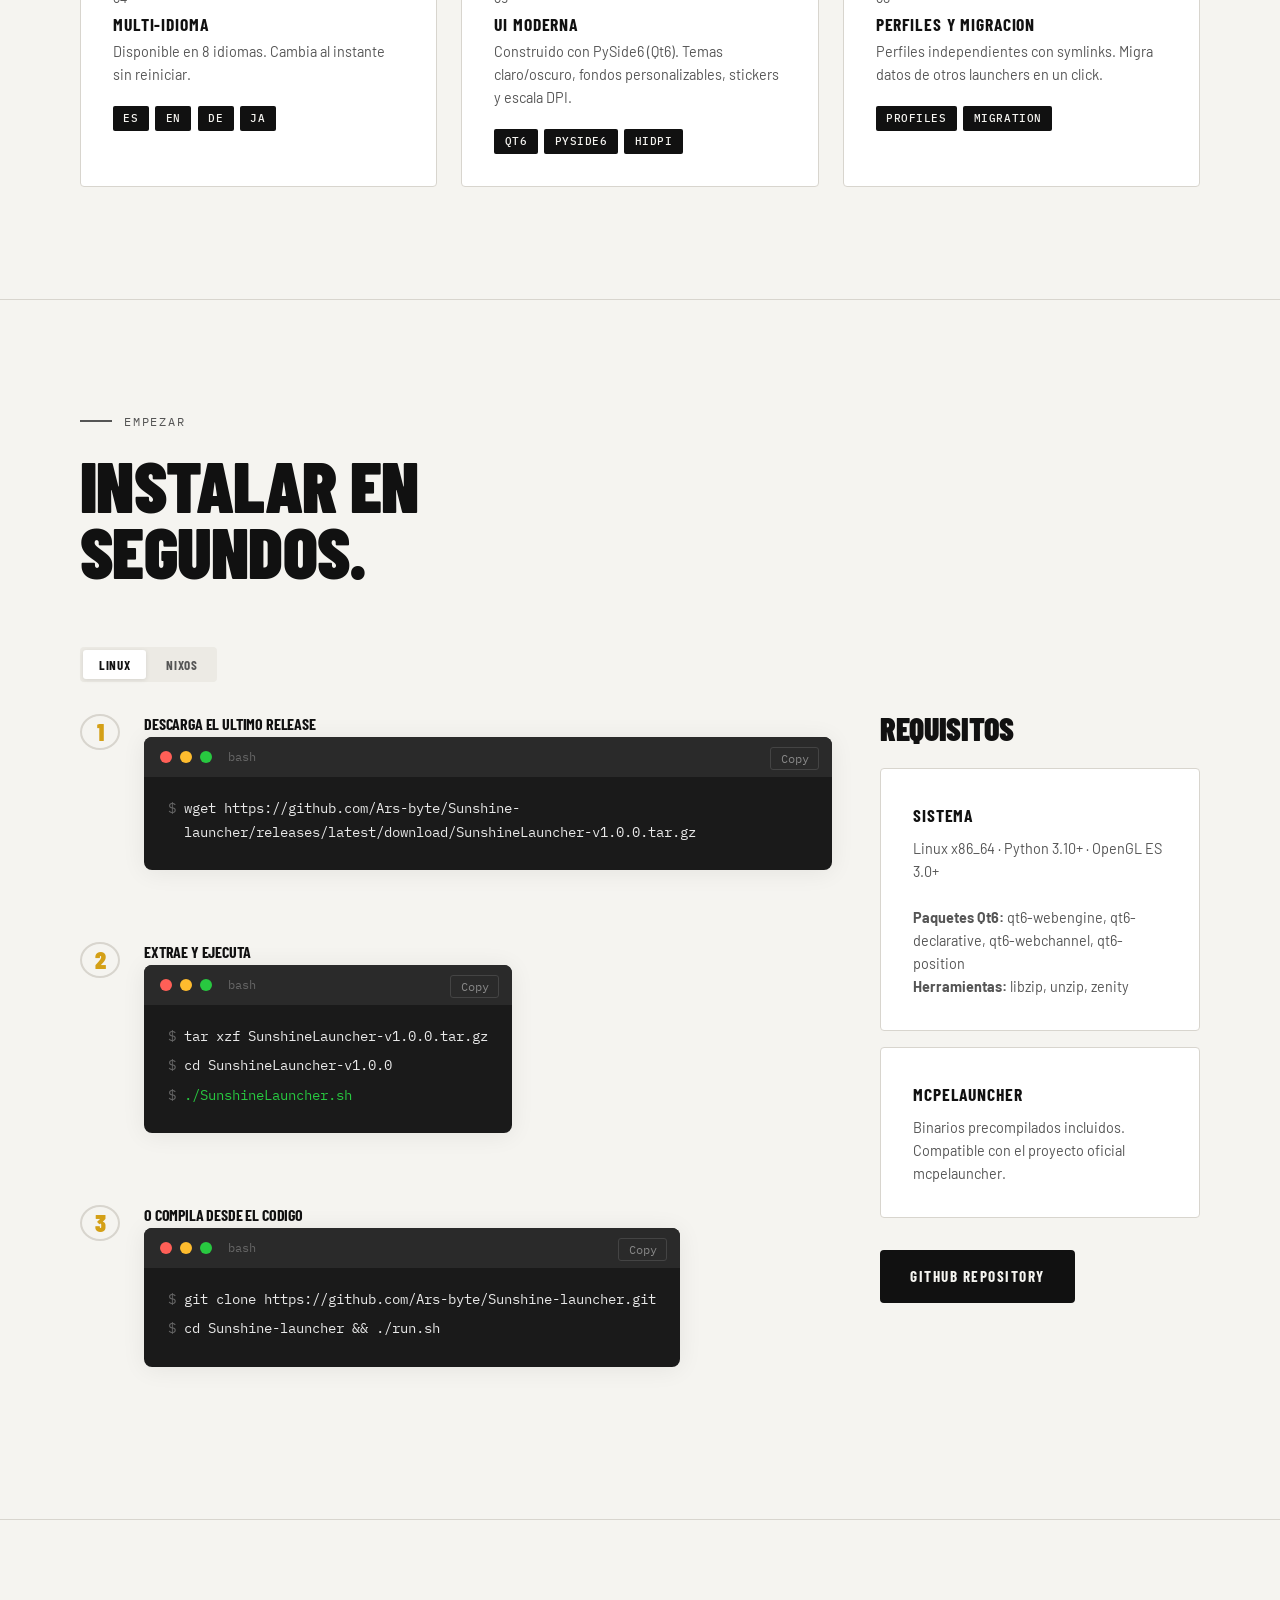
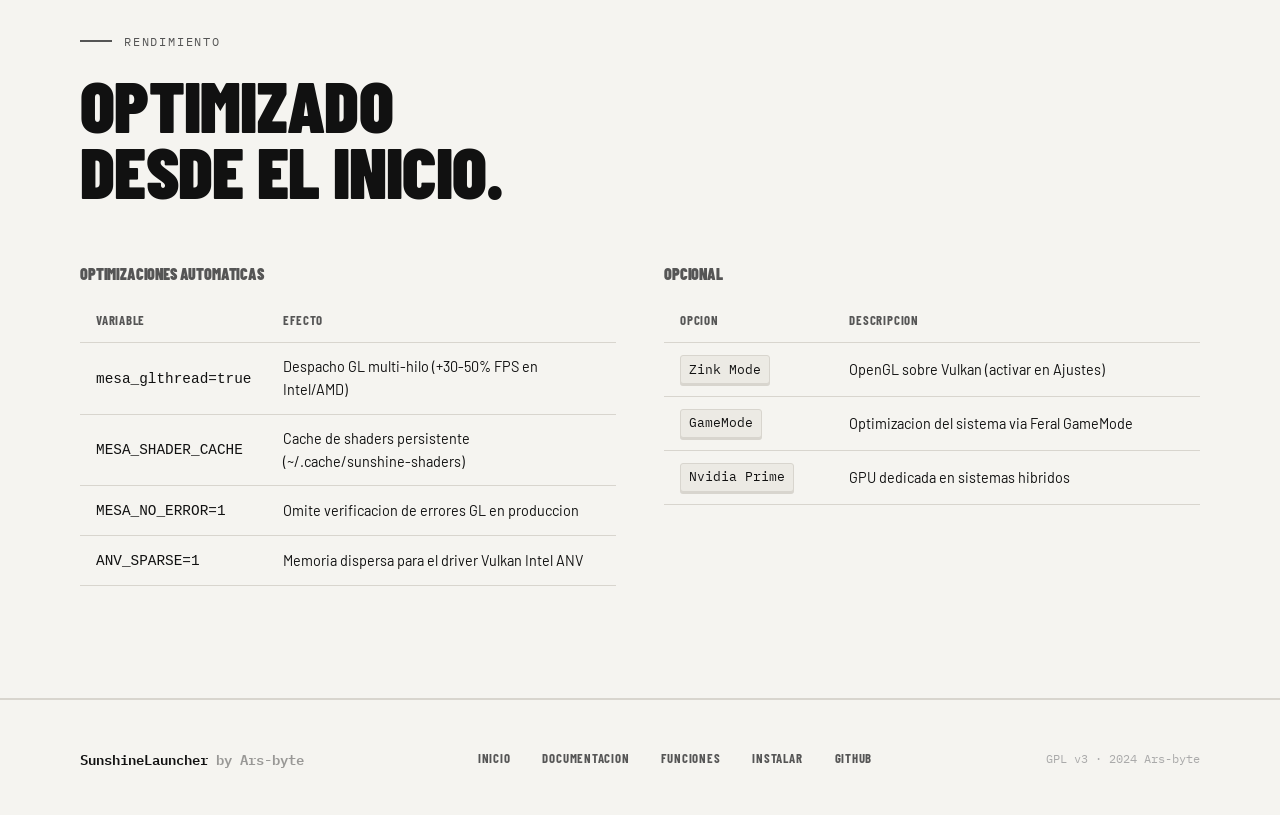
==== commit da4326ef: "Fix theme toggle icon visibility" ====
--- a/index.html
+++ b/index.html
@@ -47,7 +47,7 @@
     </div>
     <button class="theme-toggle" aria-label="Toggle theme">
       <span class="icon-sun">☀</span>
-      <span class="icon-moon" style="display:none">☽</span>
+      <span class="icon-moon">☽</span>
     </button>
   </div>
 </nav>
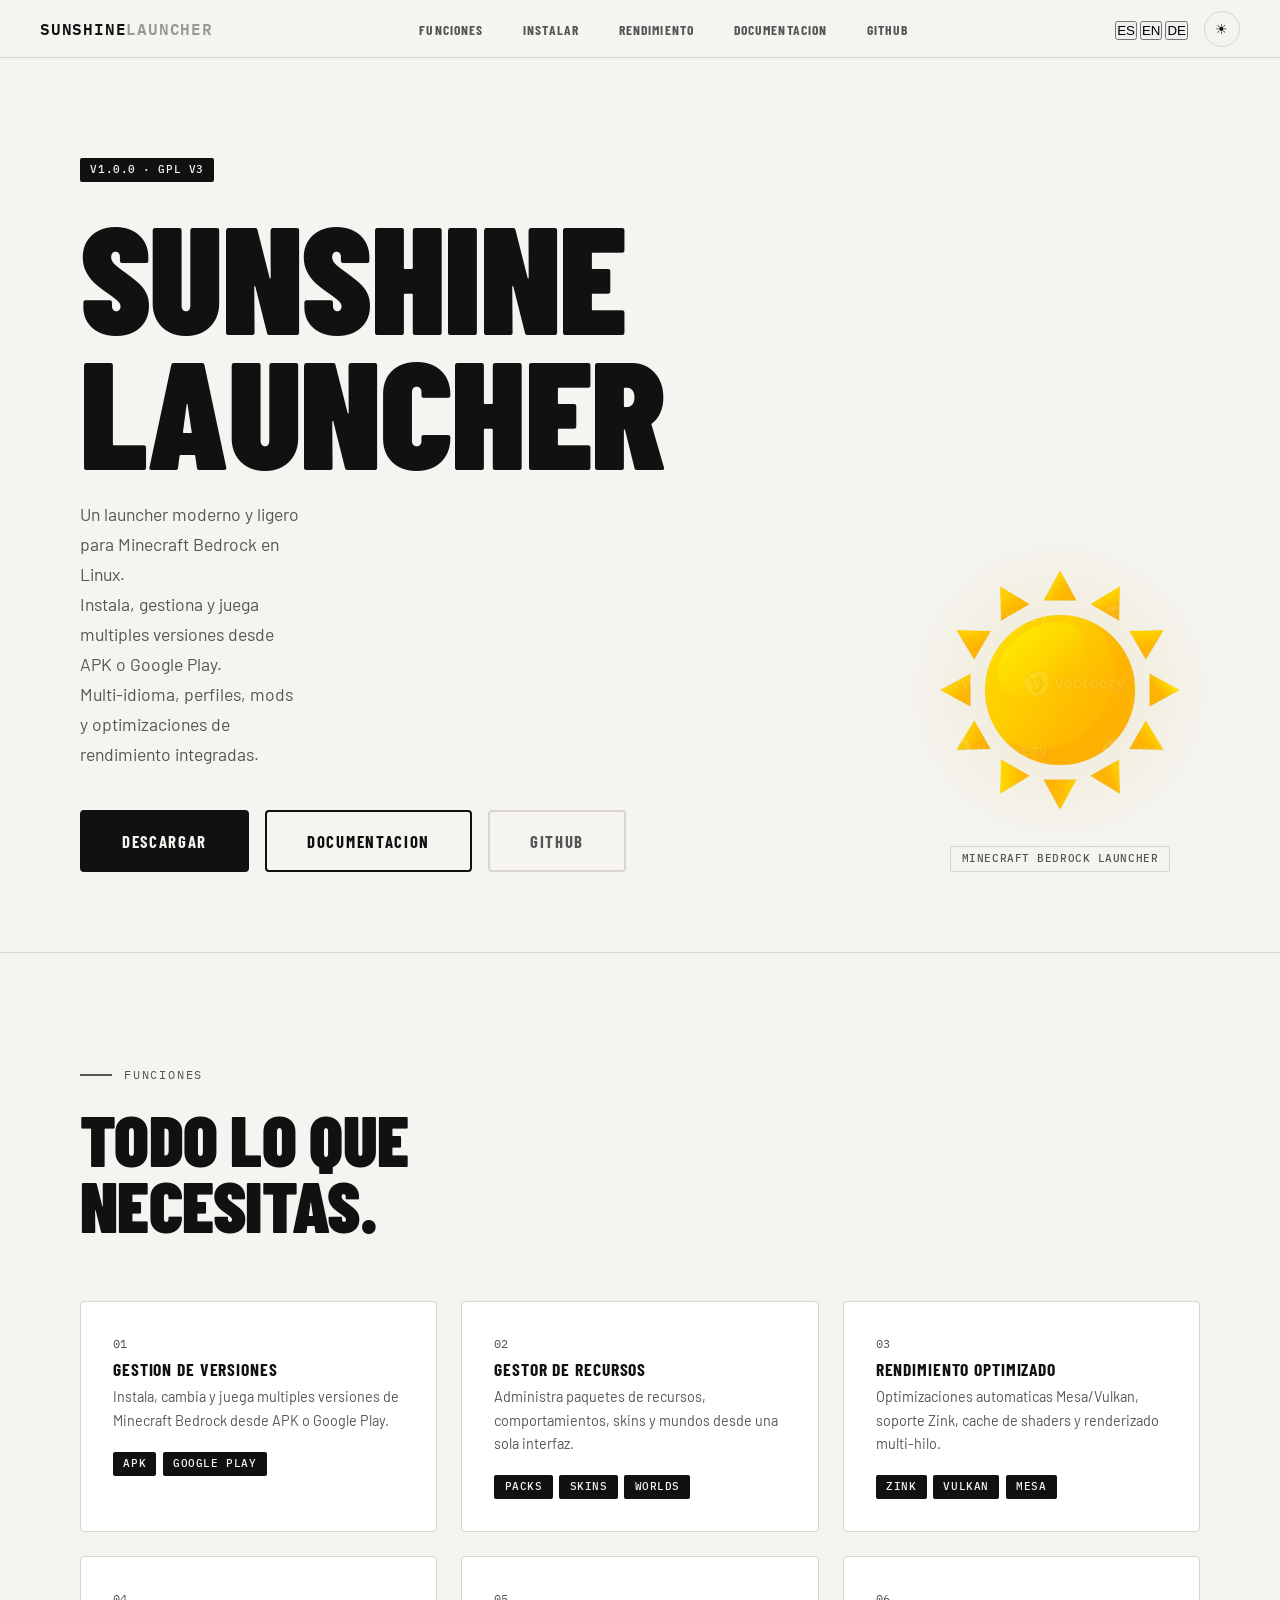
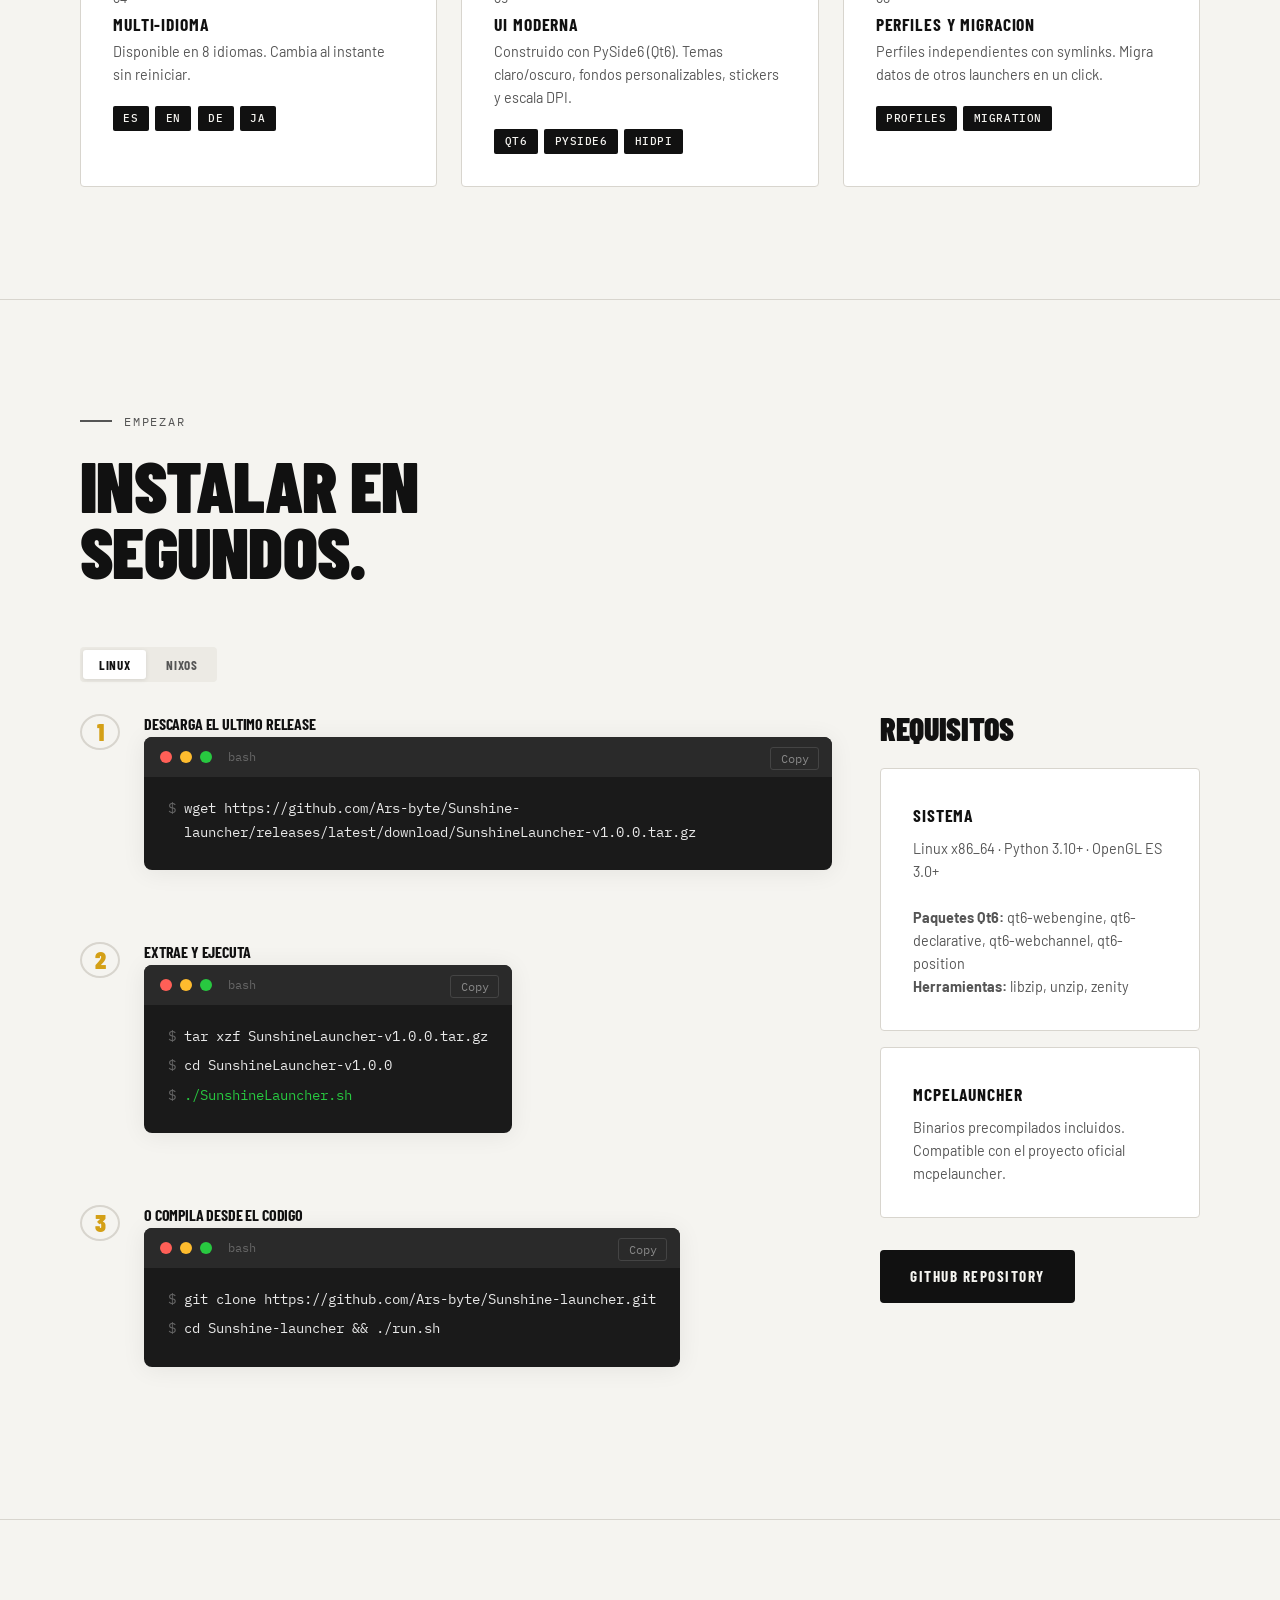
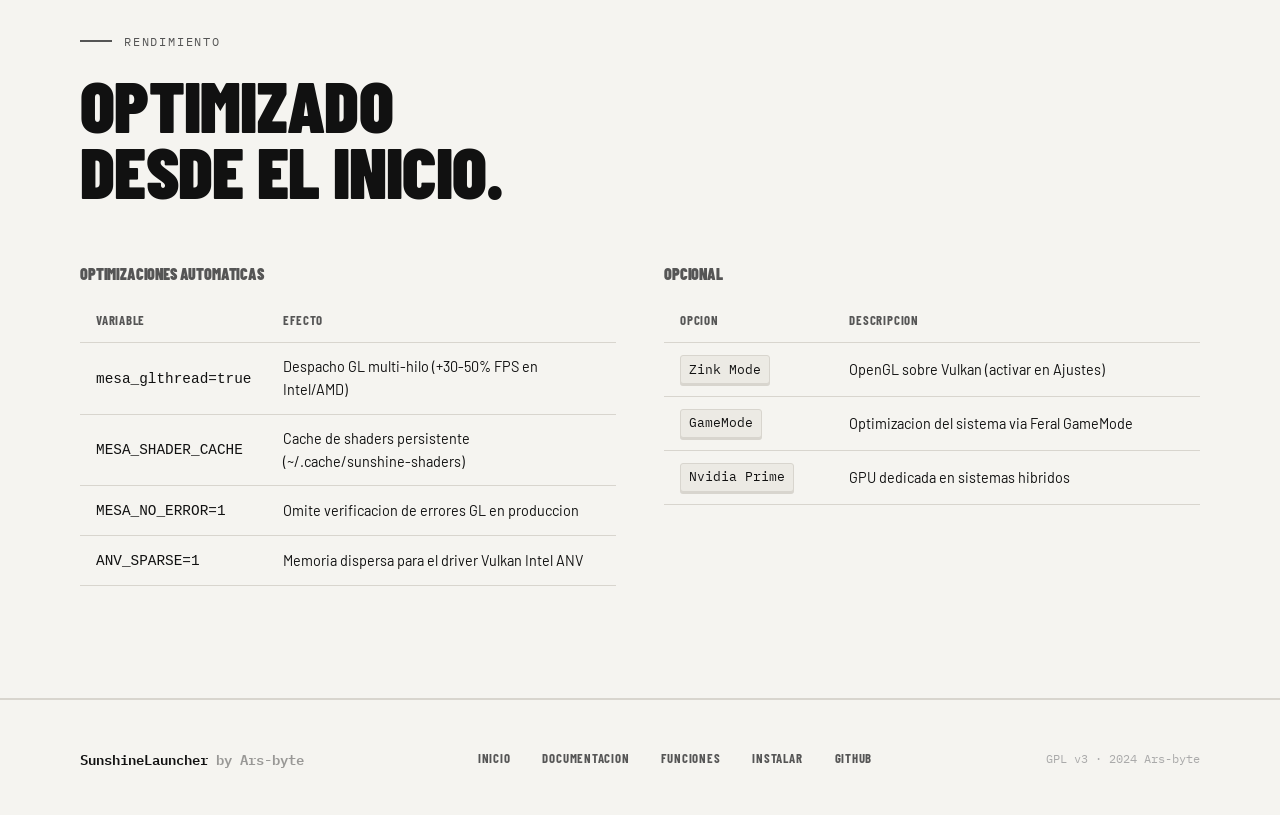
==== commit 2ba57863: "Add glowing icon to hero section" ====
--- a/index.html
+++ b/index.html
@@ -25,7 +25,19 @@
     .install-step h4 { font-size:1rem; margin-bottom:0.25rem; }
     .install-step p { font-size:0.9rem; color:var(--fg-muted); margin-bottom:0.75rem; }
     .controls-grid { display: grid; grid-template-columns: 1fr 1fr; gap: 3rem; margin-top: 2rem; }
-    @media (max-width:768px) { .features-grid,.install-grid,.controls-grid { grid-template-columns:1fr; } .hero__subtitle { max-width:100%; } }
+    .hero__glow { position: relative; display: inline-block; }
+    .hero__icon { width: 280px; height: 280px; border-radius: 20%; animation: float 4s ease-in-out infinite; }
+    .hero__glow::after {
+      content: ''; position: absolute; inset: -20px;
+      background: radial-gradient(circle, var(--accent) 0%, transparent 70%);
+      opacity: 0.15; border-radius: 50%; z-index: -1;
+      animation: pulseGlow 3s ease-in-out infinite;
+    }
+    @keyframes float { 0%,100% { transform: translateY(0); } 50% { transform: translateY(-12px); } }
+    @keyframes pulseGlow { 0%,100% { opacity: 0.1; transform: scale(1); } 50% { opacity: 0.25; transform: scale(1.15); } }
+    [data-theme="dark"] .hero__glow::after { animation: pulseGlowDark 3s ease-in-out infinite; }
+    @keyframes pulseGlowDark { 0%,100% { opacity: 0.18; transform: scale(1); } 50% { opacity: 0.4; transform: scale(1.2); } }
+    @media (max-width:768px) { .features-grid,.install-grid,.controls-grid { grid-template-columns:1fr; } .hero__subtitle { max-width:100%; } .hero__icon { width:180px; height:180px; } }
   </style>
 </head>
 <body>
@@ -73,16 +85,9 @@
         </div>
       </div>
       <div class="hero__visual" aria-hidden="true">
-        <pre class="hero__ascii" style="font-size:0.65rem;line-height:1.15;color:var(--fg-muted);">
- .d8888b.                            888    888      888
-d88P  Y88b                           888    888      888
-Y88b.                                888    888      888
- "Y888b.   888  888 88888b.   .d88b. 888888 88888b.  888  888  .d88b.  888d888
-    "Y88b. 888  888 888 "88b d8P  Y8b888    888 "88b 888  888 d8P  Y8b 888P"
-      "888 888  888 888  888 88888888888    888  888 Y88  88P 88888888 888
-Y88b  d88P Y88b 888 888  888 Y8b.    Y88b.  888  888  Y8bd8P  Y8b.     888
- "Y8888P"   "Y88888 888  888  "Y8888  "Y888 888  888   Y88P    "Y8888  888
-</pre>
+        <div class="hero__glow">
+          <img src="assets/icon.png" alt="SunshineLauncher" class="hero__icon" />
+        </div>
         <span class="badge badge-outline">Minecraft Bedrock Launcher</span>
       </div>
     </div>
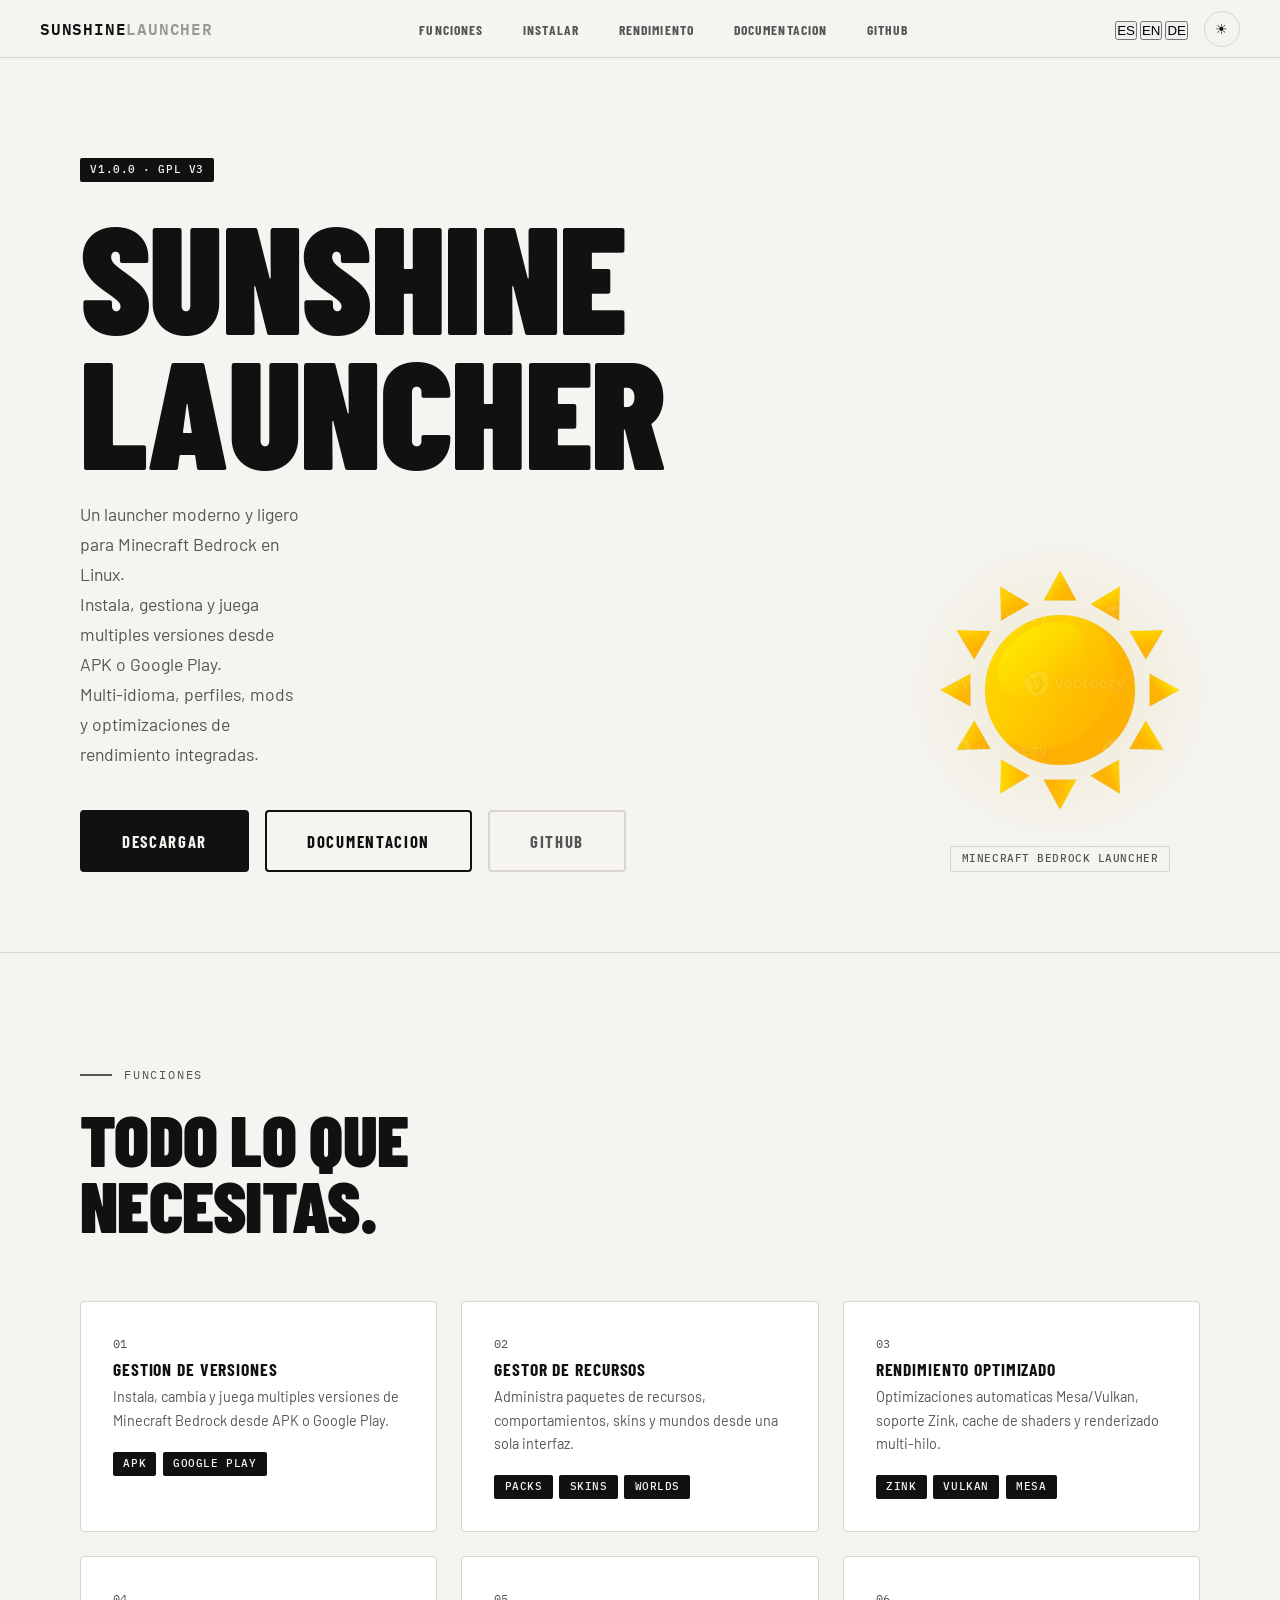
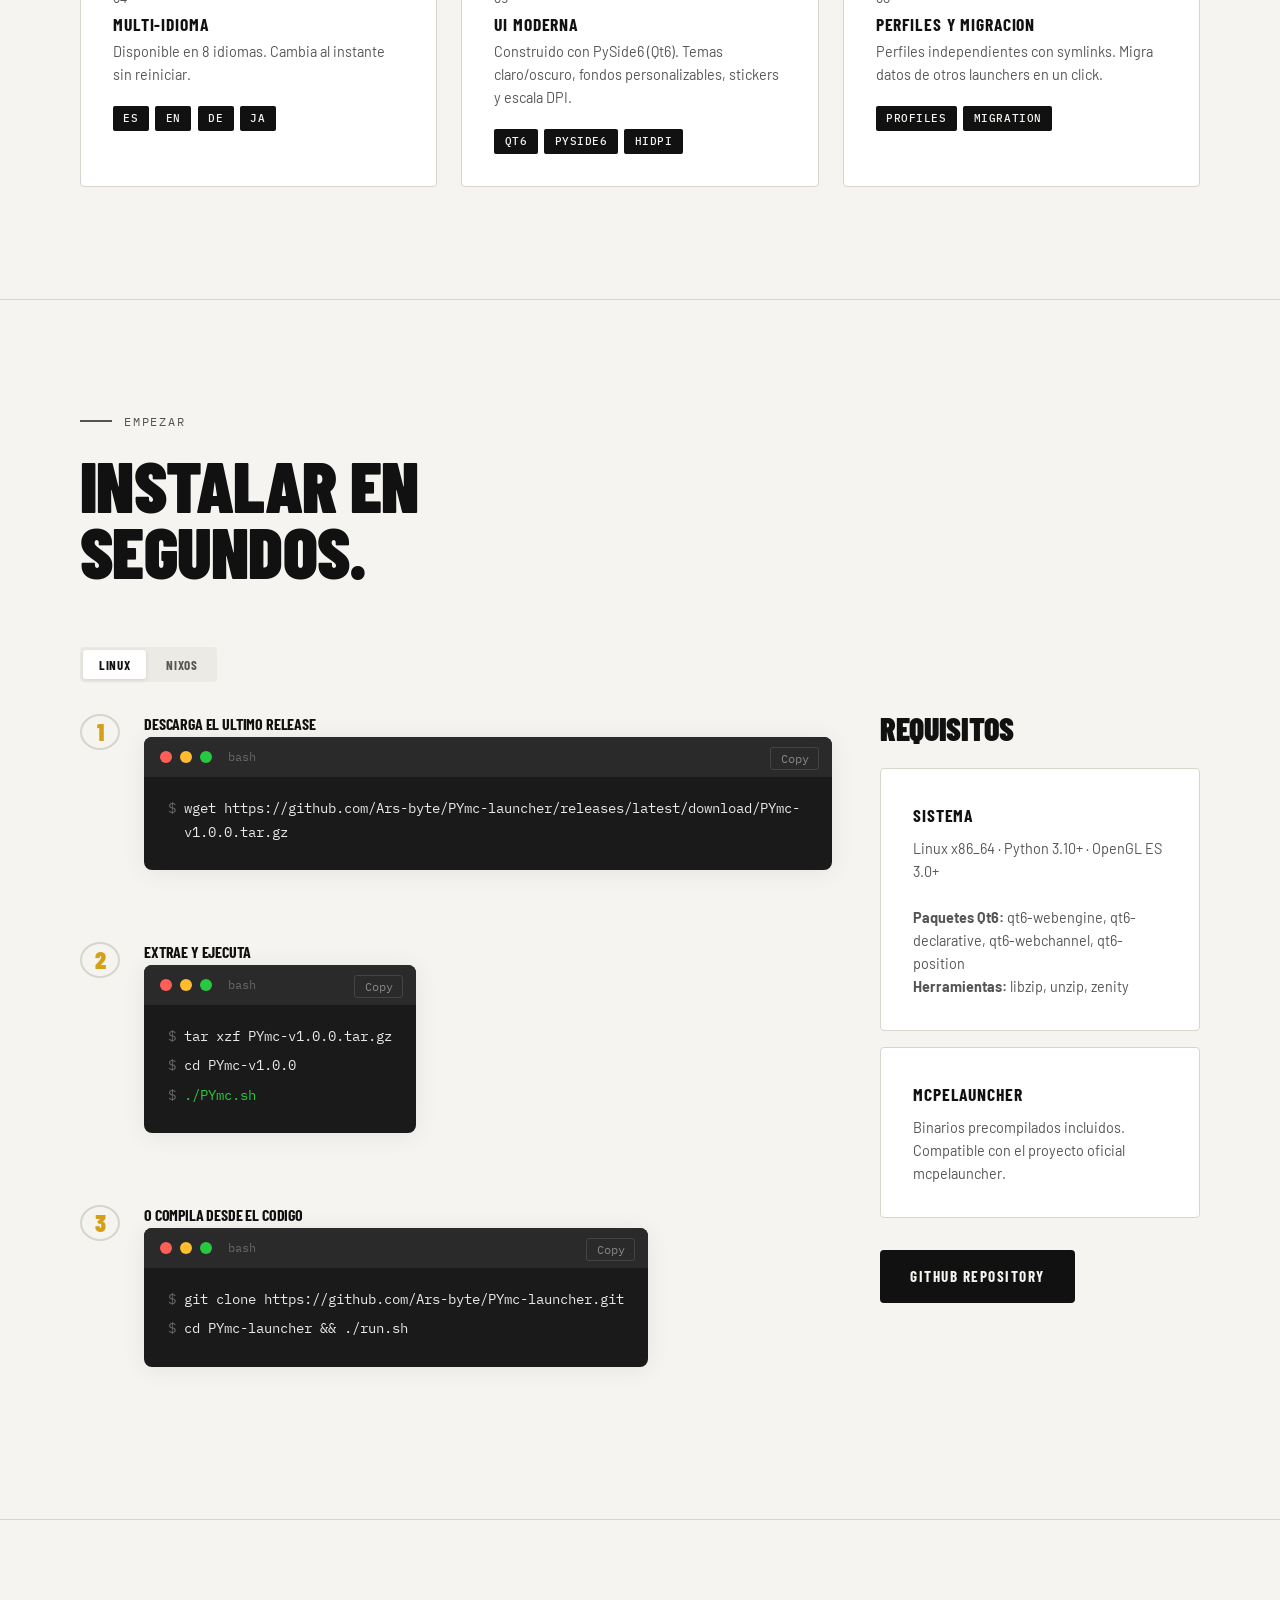
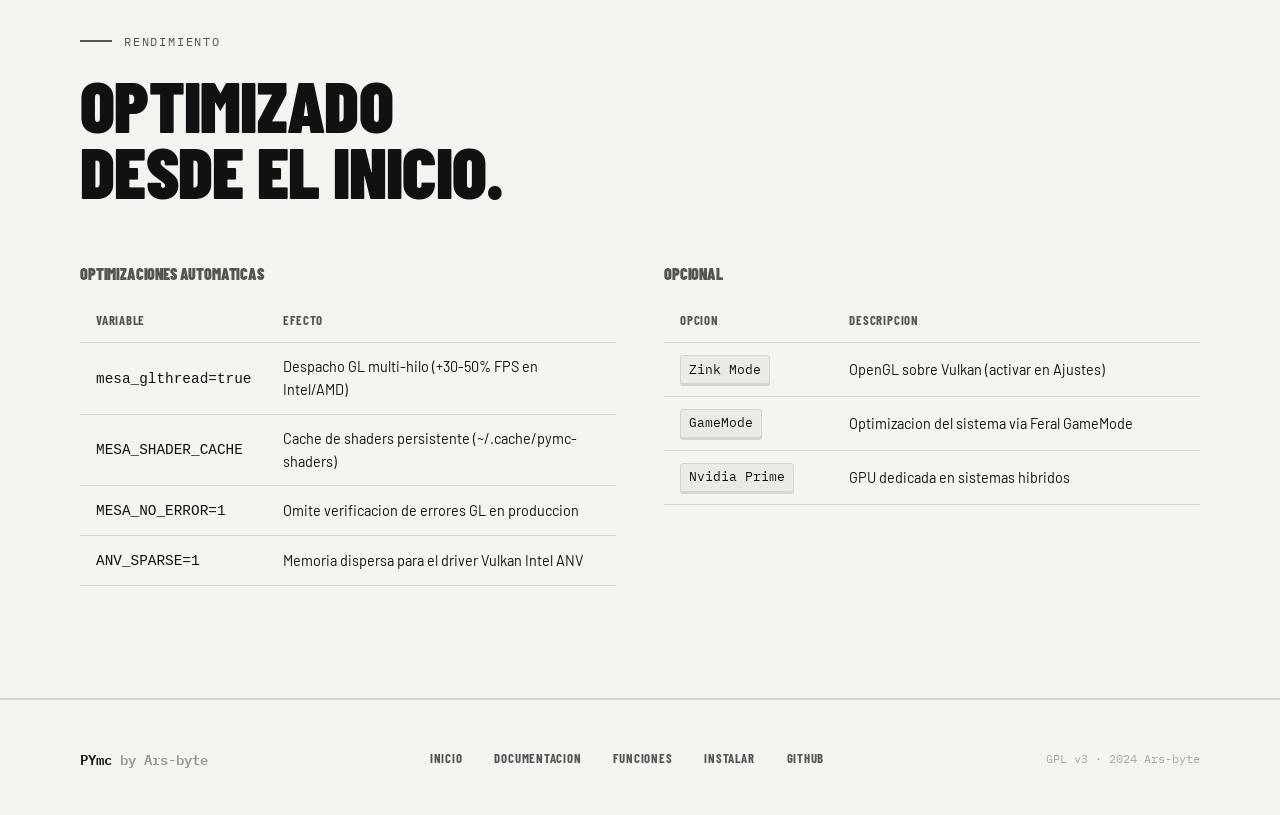
==== commit 6dc881c7: "Rename: Sunshine -> PYmc" ====
--- a/index.html
+++ b/index.html
@@ -3,7 +3,7 @@
 <head>
   <meta charset="UTF-8" />
   <meta name="viewport" content="width=device-width, initial-scale=1.0" />
-  <title>SunshineLauncher — Minecraft Bedrock Launcher for Linux</title>
+  <title>PYmc — Minecraft Bedrock Launcher for Linux</title>
   <meta name="description" content="A modern graphical launcher for Minecraft Bedrock Edition on Linux. Install, manage and play multiple versions from APK or Google Play." />
   <link rel="icon" type="image/png" href="assets/icon.png" />
   <link rel="stylesheet" href="css/base.css" />
@@ -49,7 +49,7 @@
     <li><a href="#install" data-i18n="nav.install">Install</a></li>
     <li><a href="#controls" data-i18n="nav.controls">Performance</a></li>
     <li><a href="pages/docs.html" data-i18n="nav.docs">Docs</a></li>
-    <li><a href="https://github.com/Ars-byte/Sunshine-launcher" target="_blank" rel="noopener">GitHub</a></li>
+    <li><a href="https://github.com/Ars-byte/PYmc-launcher" target="_blank" rel="noopener">GitHub</a></li>
   </ul>
   <div class="nav__actions">
     <div class="lang-switcher" role="group">
@@ -79,14 +79,14 @@
           Multi-language, profiles, mods, and performance optimizations built-in.
         </p>
         <div class="hero__actions">
-          <a href="https://github.com/Ars-byte/Sunshine-launcher/releases/latest" class="btn btn-primary btn-lg" data-i18n="hero.cta.download">Download</a>
+          <a href="https://github.com/Ars-byte/PYmc-launcher/releases/latest" class="btn btn-primary btn-lg" data-i18n="hero.cta.download">Download</a>
           <a href="pages/docs.html" class="btn btn-outline btn-lg" data-i18n="hero.cta.docs">Documentation</a>
-          <a href="https://github.com/Ars-byte/Sunshine-launcher" target="_blank" class="btn btn-ghost btn-lg">GitHub</a>
+          <a href="https://github.com/Ars-byte/PYmc-launcher" target="_blank" class="btn btn-ghost btn-lg">GitHub</a>
         </div>
       </div>
       <div class="hero__visual" aria-hidden="true">
         <div class="hero__glow">
-          <img src="assets/icon.png" alt="SunshineLauncher" class="hero__icon" />
+          <img src="assets/icon.png" alt="PYmc" class="hero__icon" />
         </div>
         <span class="badge badge-outline">Minecraft Bedrock Launcher</span>
       </div>
@@ -168,7 +168,7 @@
               <div class="terminal">
                 <div class="terminal__bar"><div class="terminal__dot"></div><div class="terminal__dot"></div><div class="terminal__dot"></div><span class="terminal__title">bash</span></div>
                 <div class="terminal__body" id="t-download">
-                  <div class="terminal__line"><span class="terminal__prompt">$</span><span class="terminal__cmd">wget https://github.com/Ars-byte/Sunshine-launcher/releases/latest/download/SunshineLauncher-v1.0.0.tar.gz</span></div>
+                  <div class="terminal__line"><span class="terminal__prompt">$</span><span class="terminal__cmd">wget https://github.com/Ars-byte/PYmc-launcher/releases/latest/download/PYmc-v1.0.0.tar.gz</span></div>
                 </div>
               </div>
               <button class="copy-btn" data-target="t-download">Copy</button>
@@ -183,9 +183,9 @@
               <div class="terminal">
                 <div class="terminal__bar"><div class="terminal__dot"></div><div class="terminal__dot"></div><div class="terminal__dot"></div><span class="terminal__title">bash</span></div>
                 <div class="terminal__body" id="t-extract">
-                  <div class="terminal__line"><span class="terminal__prompt">$</span><span class="terminal__cmd">tar xzf SunshineLauncher-v1.0.0.tar.gz</span></div>
-                  <div class="terminal__line"><span class="terminal__prompt">$</span><span class="terminal__cmd">cd SunshineLauncher-v1.0.0</span></div>
-                  <div class="terminal__line success"><span class="terminal__prompt">$</span><span class="terminal__cmd">./SunshineLauncher.sh</span></div>
+                  <div class="terminal__line"><span class="terminal__prompt">$</span><span class="terminal__cmd">tar xzf PYmc-v1.0.0.tar.gz</span></div>
+                  <div class="terminal__line"><span class="terminal__prompt">$</span><span class="terminal__cmd">cd PYmc-v1.0.0</span></div>
+                  <div class="terminal__line success"><span class="terminal__prompt">$</span><span class="terminal__cmd">./PYmc.sh</span></div>
                 </div>
               </div>
               <button class="copy-btn" data-target="t-extract">Copy</button>
@@ -200,8 +200,8 @@
               <div class="terminal">
                 <div class="terminal__bar"><div class="terminal__dot"></div><div class="terminal__dot"></div><div class="terminal__dot"></div><span class="terminal__title">bash</span></div>
                 <div class="terminal__body" id="t-source">
-                  <div class="terminal__line"><span class="terminal__prompt">$</span><span class="terminal__cmd">git clone https://github.com/Ars-byte/Sunshine-launcher.git</span></div>
-                  <div class="terminal__line"><span class="terminal__prompt">$</span><span class="terminal__cmd">cd Sunshine-launcher && ./run.sh</span></div>
+                  <div class="terminal__line"><span class="terminal__prompt">$</span><span class="terminal__cmd">git clone https://github.com/Ars-byte/PYmc-launcher.git</span></div>
+                  <div class="terminal__line"><span class="terminal__prompt">$</span><span class="terminal__cmd">cd PYmc-launcher && ./run.sh</span></div>
                 </div>
               </div>
               <button class="copy-btn" data-target="t-source">Copy</button>
@@ -217,13 +217,13 @@
         <div class="install-step">
           <div class="install-step__num">1</div>
           <div class="install-step__content">
-            <h4>Add SunshineLauncher to flake.nix</h4>
+            <h4>Add PYmc to flake.nix</h4>
             <div class="terminal-wrap" style="margin-bottom:1rem">
               <div class="terminal">
                 <div class="terminal__bar"><div class="terminal__dot"></div><div class="terminal__dot"></div><div class="terminal__dot"></div><span class="terminal__title">flake.nix</span></div>
                 <div class="terminal__body" id="t-nix-input">
                   <div class="terminal__line"><span class="terminal__cmd">inputs = {</span></div>
-                  <div class="terminal__line"><span class="terminal__cmd">&nbsp;&nbsp;sunshine-launcher.url = "github:Ars-byte/Sunshine-launcher";</span></div>
+                  <div class="terminal__line"><span class="terminal__cmd">&nbsp;&nbsp;pymc.url = "github:Ars-byte/PYmc-launcher";</span></div>
                   <div class="terminal__line"><span class="terminal__cmd">};</span></div>
                 </div>
               </div>
@@ -240,7 +240,7 @@
                 <div class="terminal__bar"><div class="terminal__dot"></div><div class="terminal__dot"></div><div class="terminal__dot"></div><span class="terminal__title">configuration.nix</span></div>
                 <div class="terminal__body" id="t-nix-pkg">
                   <div class="terminal__line"><span class="terminal__cmd">environment.systemPackages = [</span></div>
-                  <div class="terminal__line"><span class="terminal__cmd">&nbsp;&nbsp;inputs.sunshine-launcher.packages.${system}.default</span></div>
+                  <div class="terminal__line"><span class="terminal__cmd">&nbsp;&nbsp;inputs.pymc.packages.${system}.default</span></div>
                   <div class="terminal__line"><span class="terminal__cmd">];</span></div>
                 </div>
               </div>
@@ -257,7 +257,7 @@
                 <div class="terminal__bar"><div class="terminal__dot"></div><div class="terminal__dot"></div><div class="terminal__dot"></div><span class="terminal__title">bash</span></div>
                 <div class="terminal__body" id="t-nix-rebuild">
                   <div class="terminal__line"><span class="terminal__prompt">$</span><span class="terminal__cmd">sudo nixos-rebuild switch</span></div>
-                  <div class="terminal__line success"><span class="terminal__prompt">$</span><span class="terminal__cmd">sunshine-launcher</span></div>
+                  <div class="terminal__line success"><span class="terminal__prompt">$</span><span class="terminal__cmd">pymc</span></div>
                 </div>
               </div>
               <button class="copy-btn" data-target="t-nix-rebuild">Copy</button>
@@ -283,7 +283,7 @@
           </p>
         </div>
         <div style="margin-top:2rem">
-          <a href="https://github.com/Ars-byte/Sunshine-launcher" target="_blank" class="btn btn-primary">GitHub Repository</a>
+          <a href="https://github.com/Ars-byte/PYmc-launcher" target="_blank" class="btn btn-primary">GitHub Repository</a>
         </div>
       </div>
     </div>
@@ -307,7 +307,7 @@
             <thead><tr><th data-i18n="table.var">Variable</th><th data-i18n="table.effect">Effect</th></tr></thead>
             <tbody>
               <tr><td><code>mesa_glthread=true</code></td><td data-i18n="perf.glthread">Multi-threaded GL dispatch (+30-50% FPS on Intel/AMD)</td></tr>
-              <tr><td><code>MESA_SHADER_CACHE</code></td><td data-i18n="perf.cache">Persistent shader cache (~/.cache/sunshine-shaders)</td></tr>
+              <tr><td><code>MESA_SHADER_CACHE</code></td><td data-i18n="perf.cache">Persistent shader cache (~/.cache/pymc-shaders)</td></tr>
               <tr><td><code>MESA_NO_ERROR=1</code></td><td data-i18n="perf.noerror">Skip GL error checking in release builds</td></tr>
               <tr><td><code>ANV_SPARSE=1</code></td><td data-i18n="perf.anv">Sparse memory for Intel ANV Vulkan driver</td></tr>
             </tbody>
@@ -336,13 +336,13 @@
 <footer class="footer">
   <div class="container">
     <div class="footer__inner">
-      <div class="footer__brand">SunshineLauncher <span style="opacity:0.4">by Ars-byte</span></div>
+      <div class="footer__brand">PYmc <span style="opacity:0.4">by Ars-byte</span></div>
       <div class="footer__links">
         <a href="index.html" data-i18n="nav.home">Home</a>
         <a href="pages/docs.html" data-i18n="nav.docs">Docs</a>
         <a href="#features" data-i18n="nav.features">Features</a>
         <a href="#install" data-i18n="nav.install">Install</a>
-        <a href="https://github.com/Ars-byte/Sunshine-launcher" target="_blank">GitHub</a>
+        <a href="https://github.com/Ars-byte/PYmc-launcher" target="_blank">GitHub</a>
       </div>
       <p class="footer__copy">GPL v3 · 2024 Ars-byte</p>
     </div>
--- a/css/base.css
+++ b/css/base.css
@@ -1,6 +1,6 @@
 /* ========================================
    BASE.CSS — Variables, Reset, Typography
-   SunshineLauncher Website
+   PYmc Website
    ======================================== */
 
 @import url('https://fonts.googleapis.com/css2?family=Barlow+Condensed:wght@400;700;900&family=IBM+Plex+Mono:wght@400;500;600&family=Barlow:wght@300;400;500&display=swap');
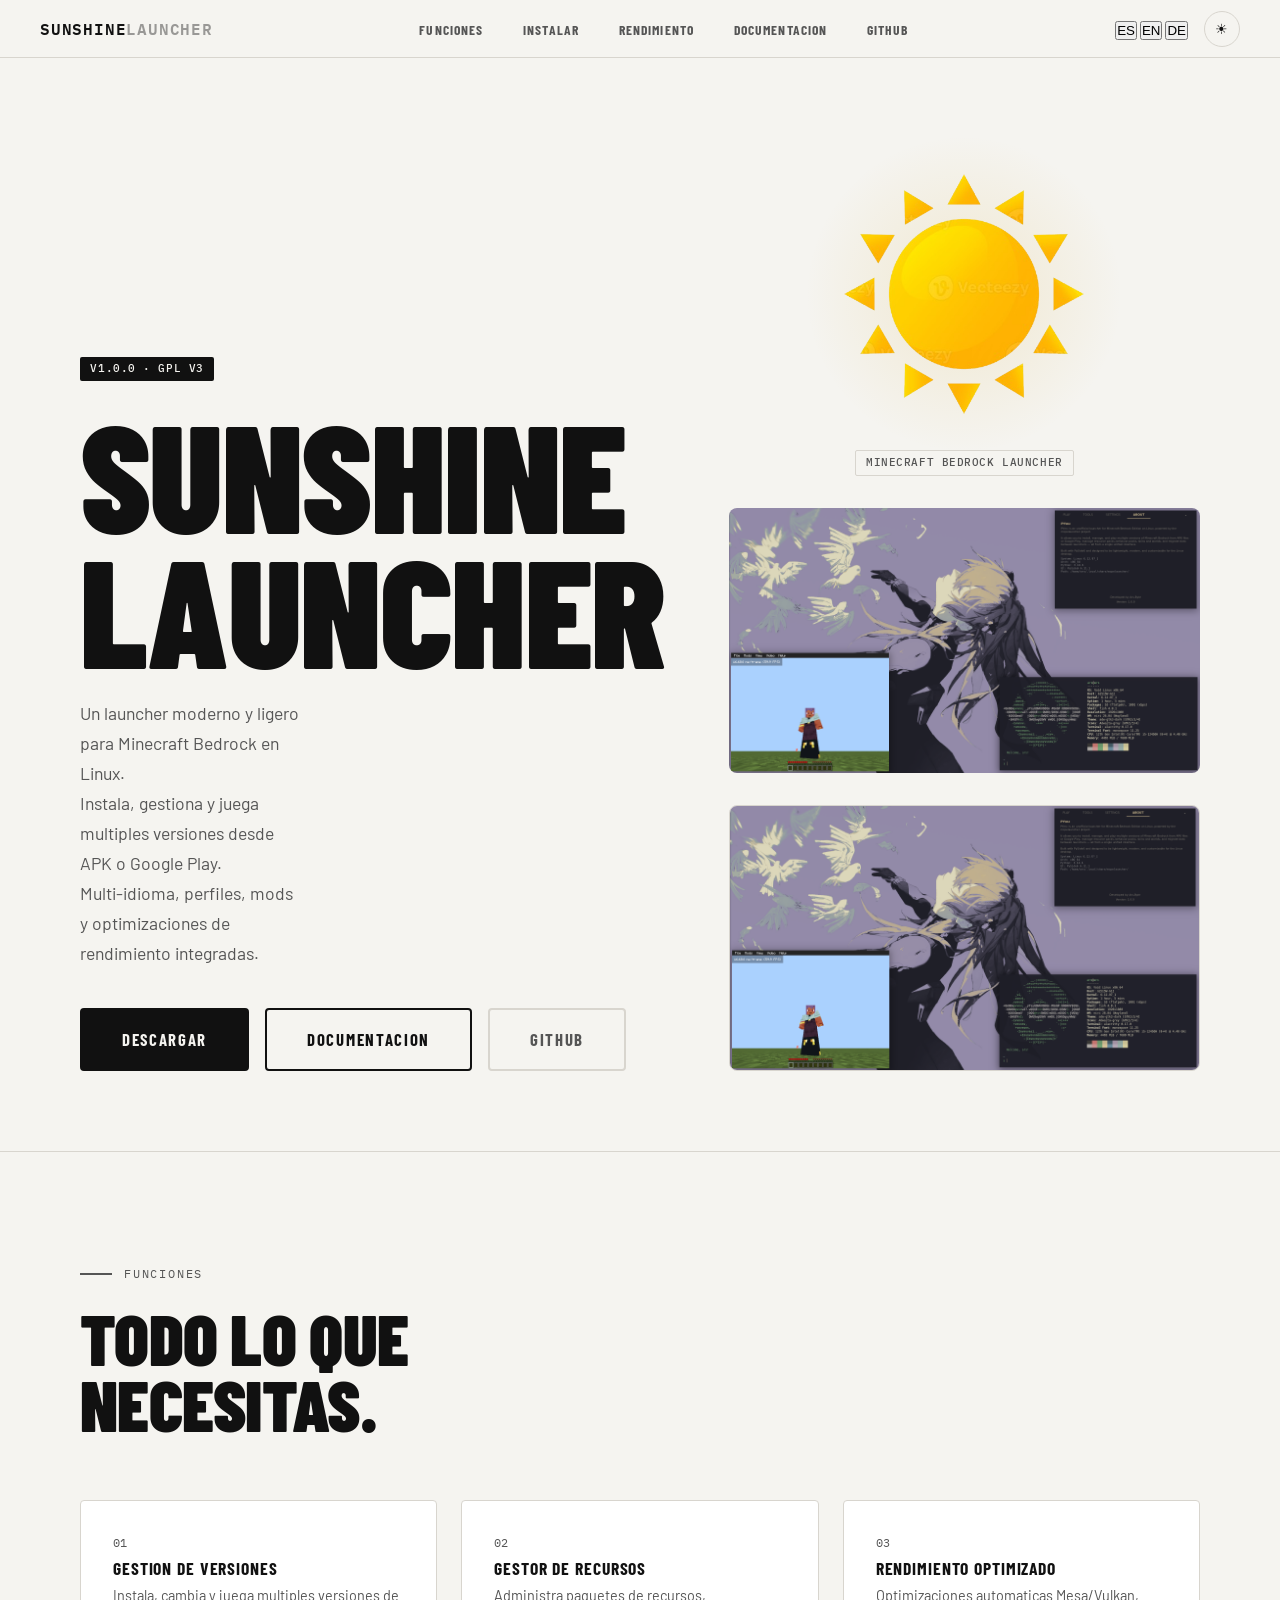
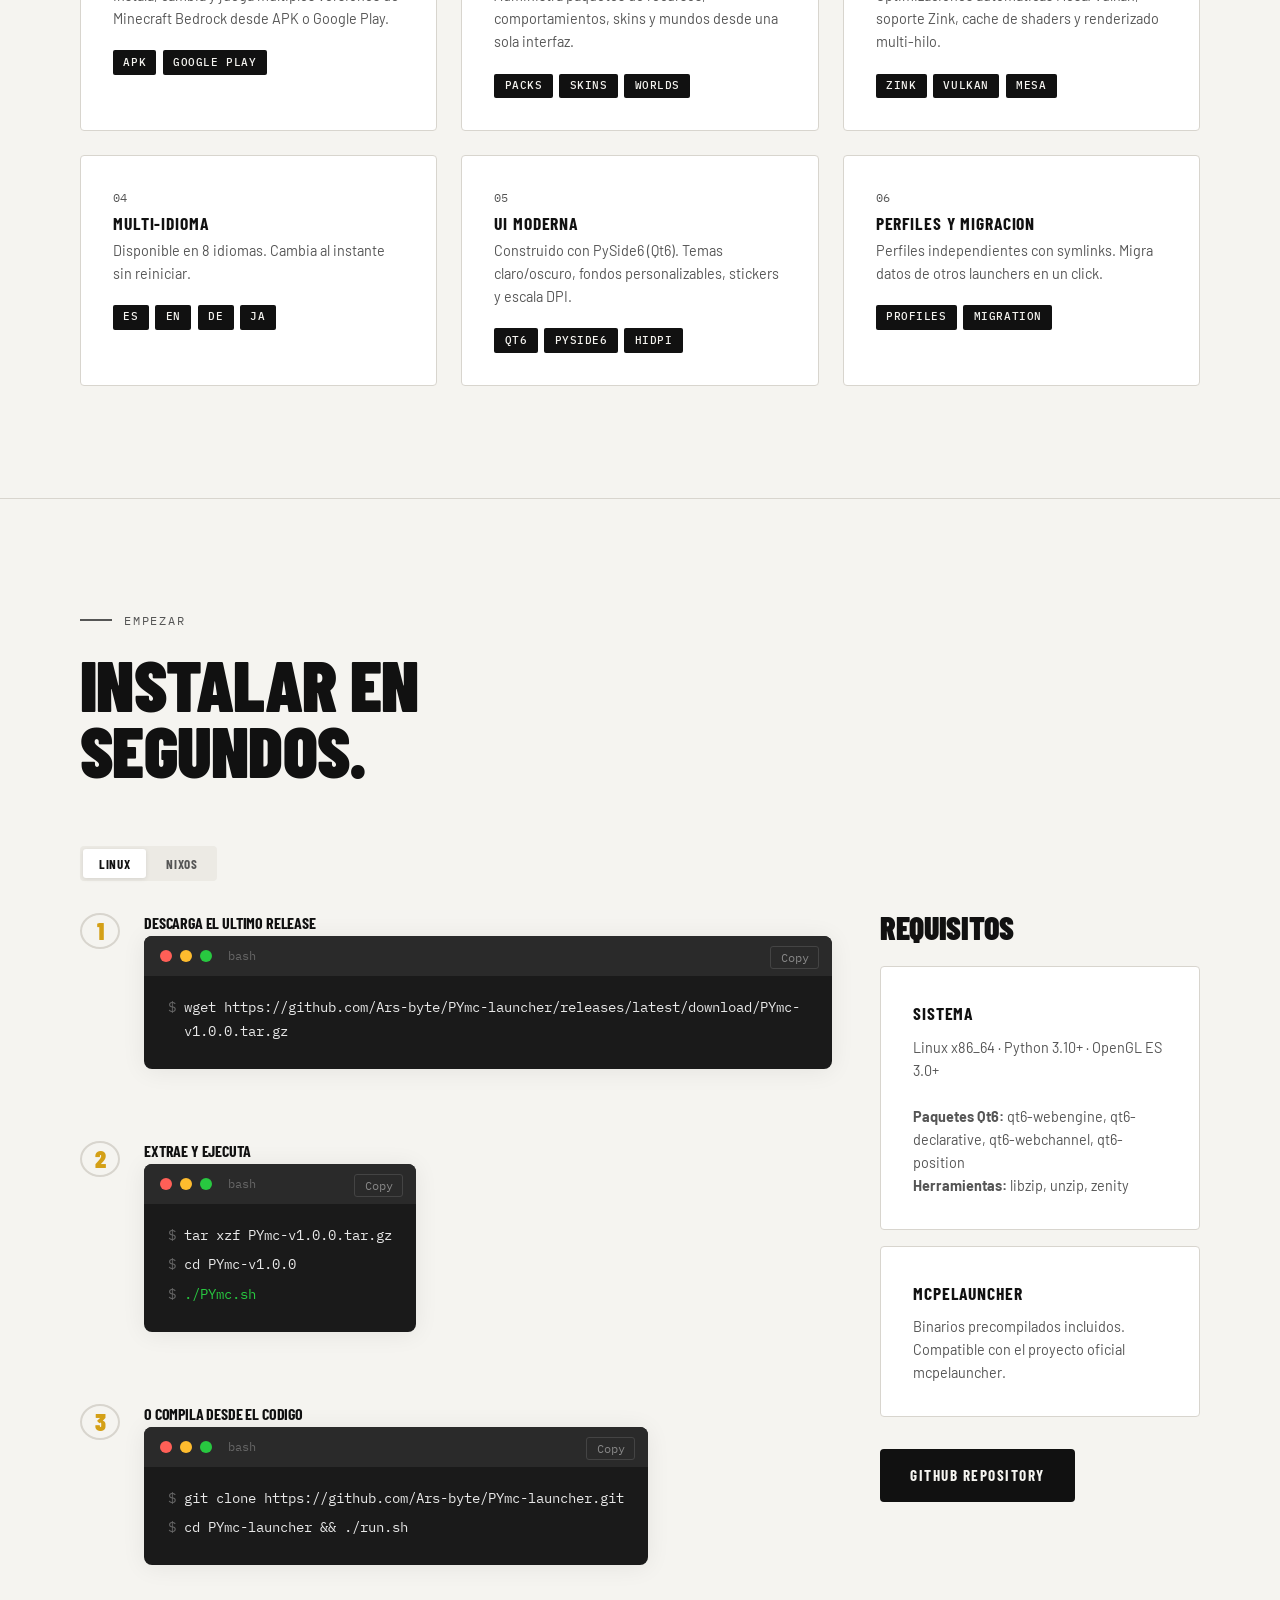
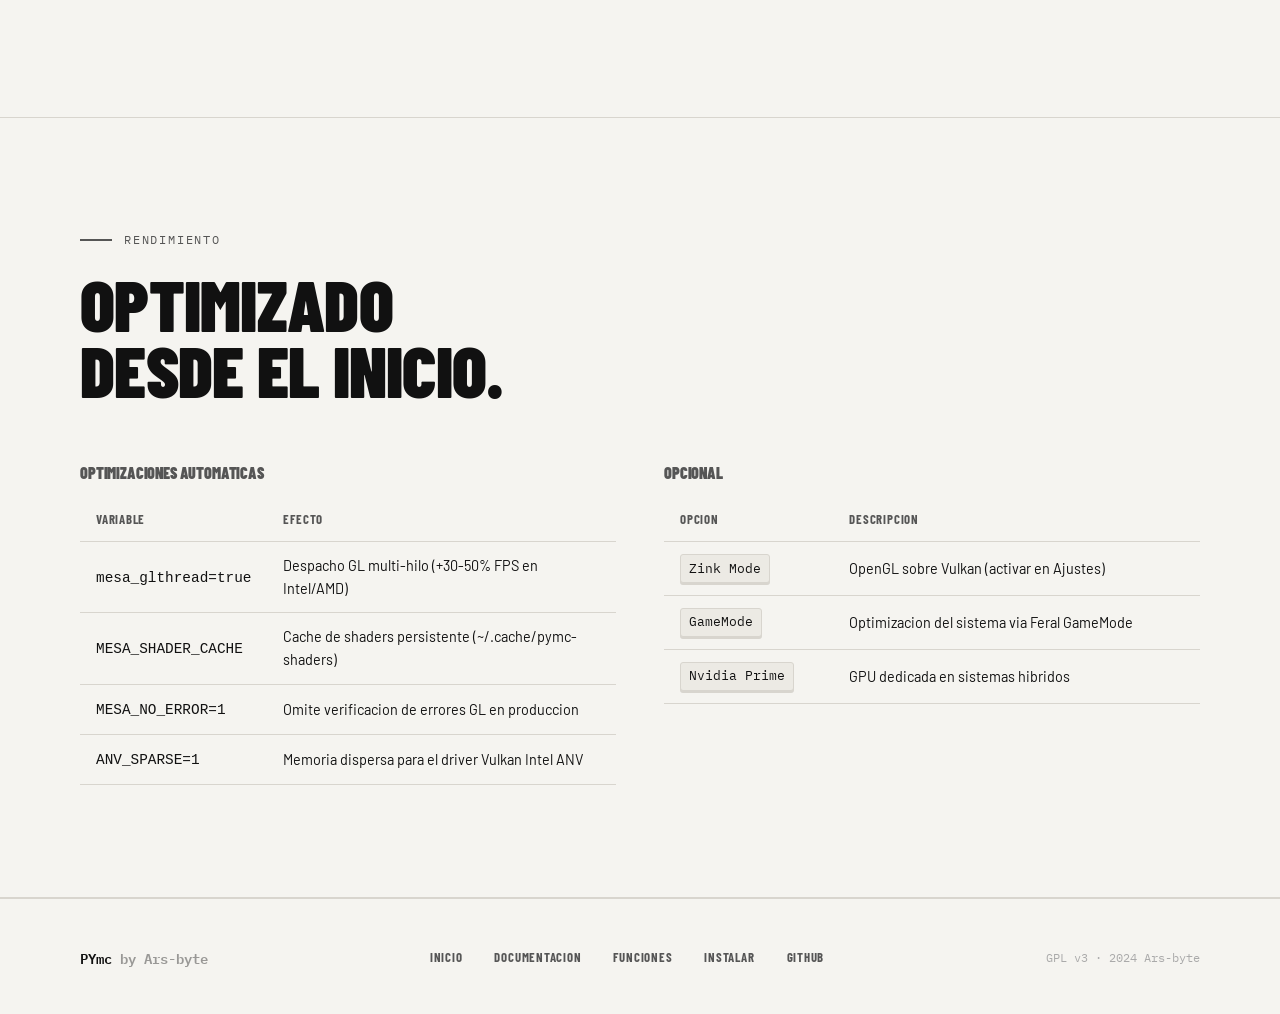
==== commit 0a9077ee: "Add preview screenshot" ====
--- a/index.html
+++ b/index.html
@@ -89,6 +89,8 @@
           <img src="assets/icon.png" alt="PYmc" class="hero__icon" />
         </div>
         <span class="badge badge-outline">Minecraft Bedrock Launcher</span>
+        <img src="assets/preview.png" alt="PYmc Screenshot" style="max-width:100%; border-radius:8px; margin-top:1rem;" />
+        <img src="assets/preview.png" alt="PYmc Preview" style="max-width:100%; border-radius:8px; margin-top:1rem; border:1px solid var(--border);" />
       </div>
     </div>
   </div>
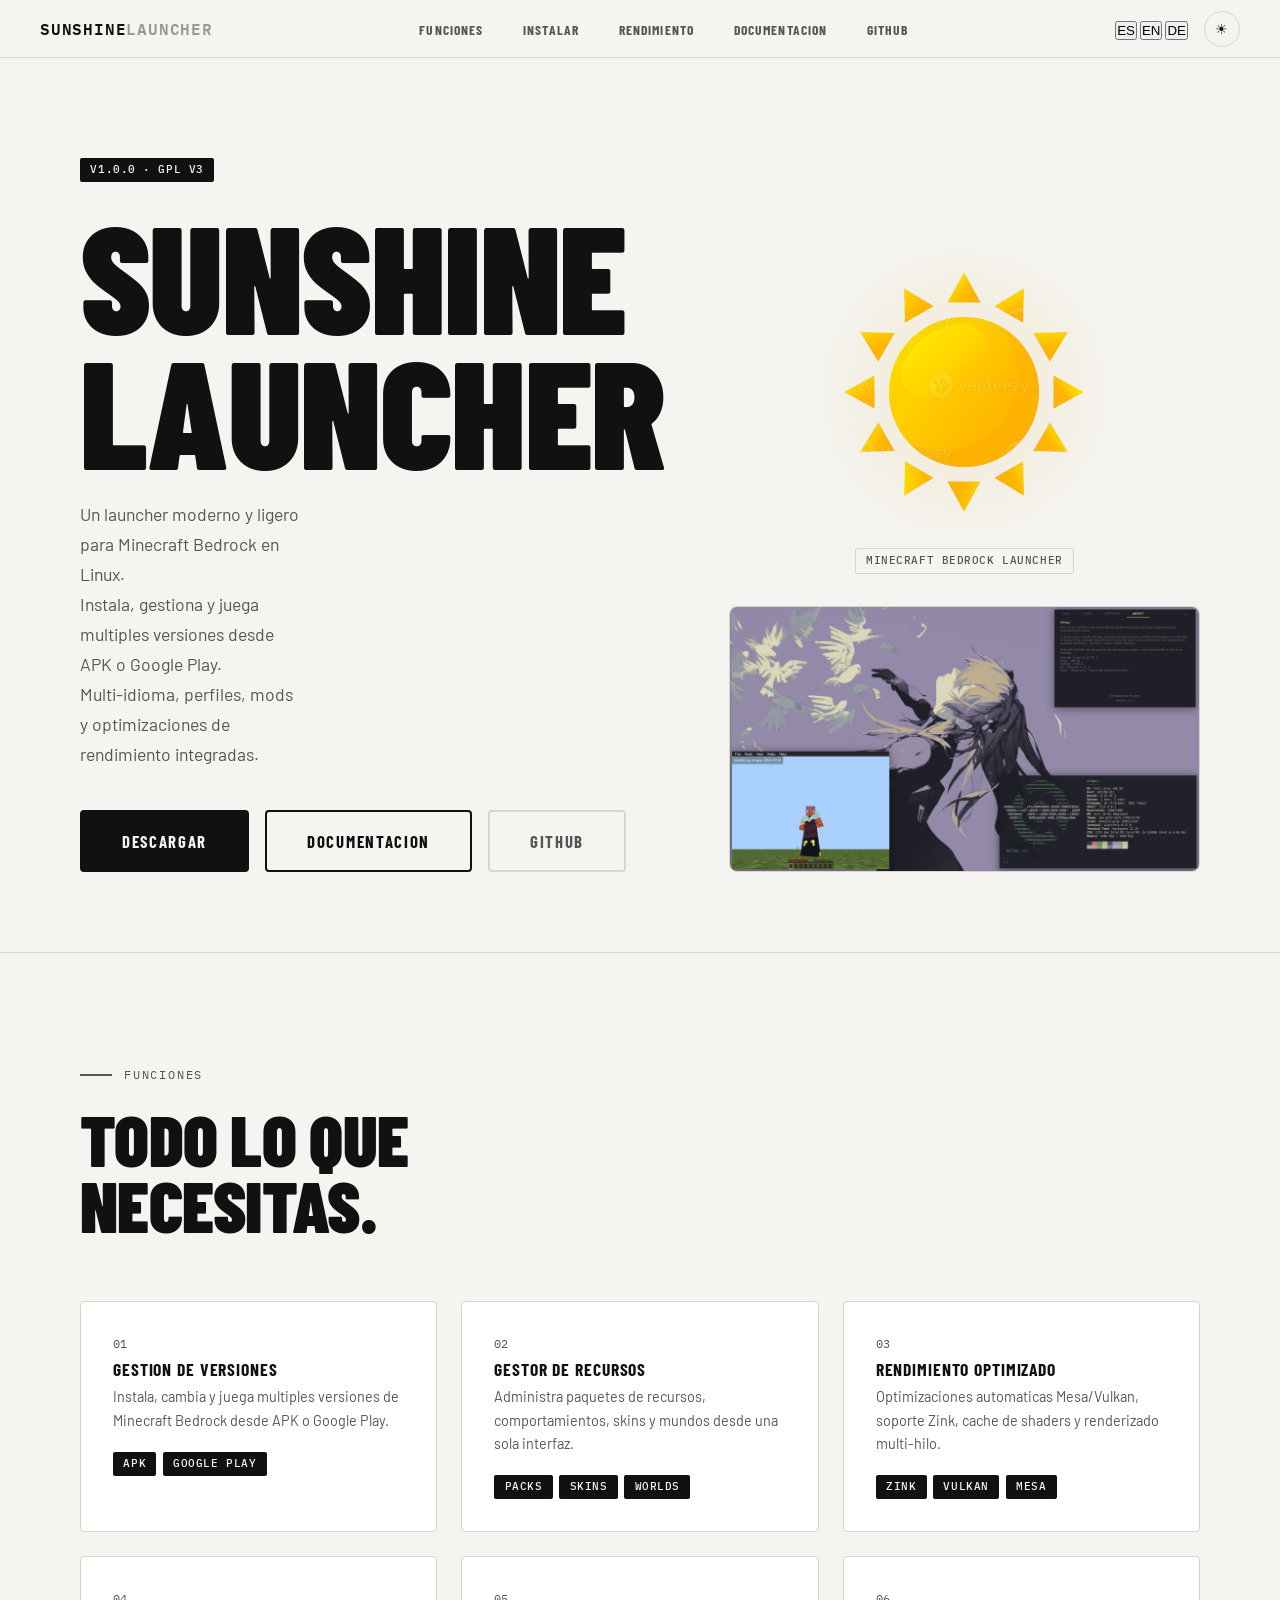
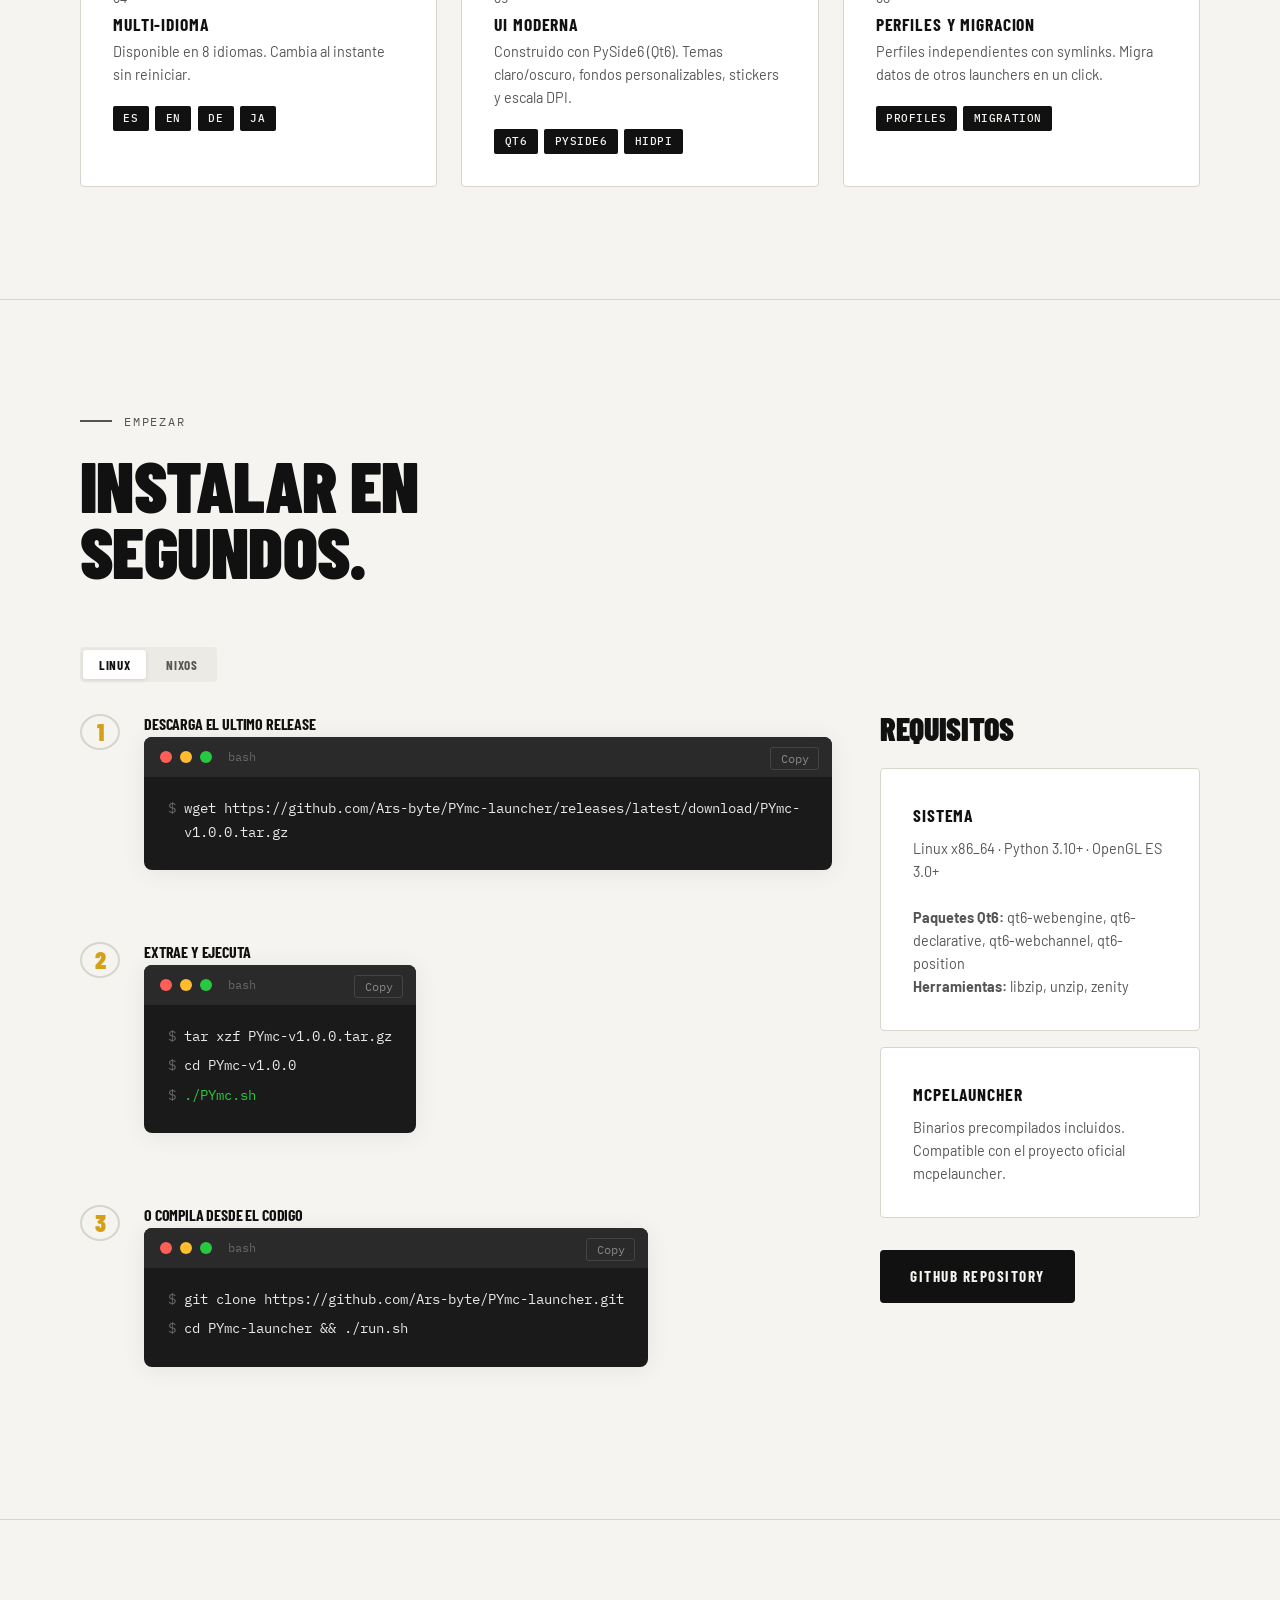
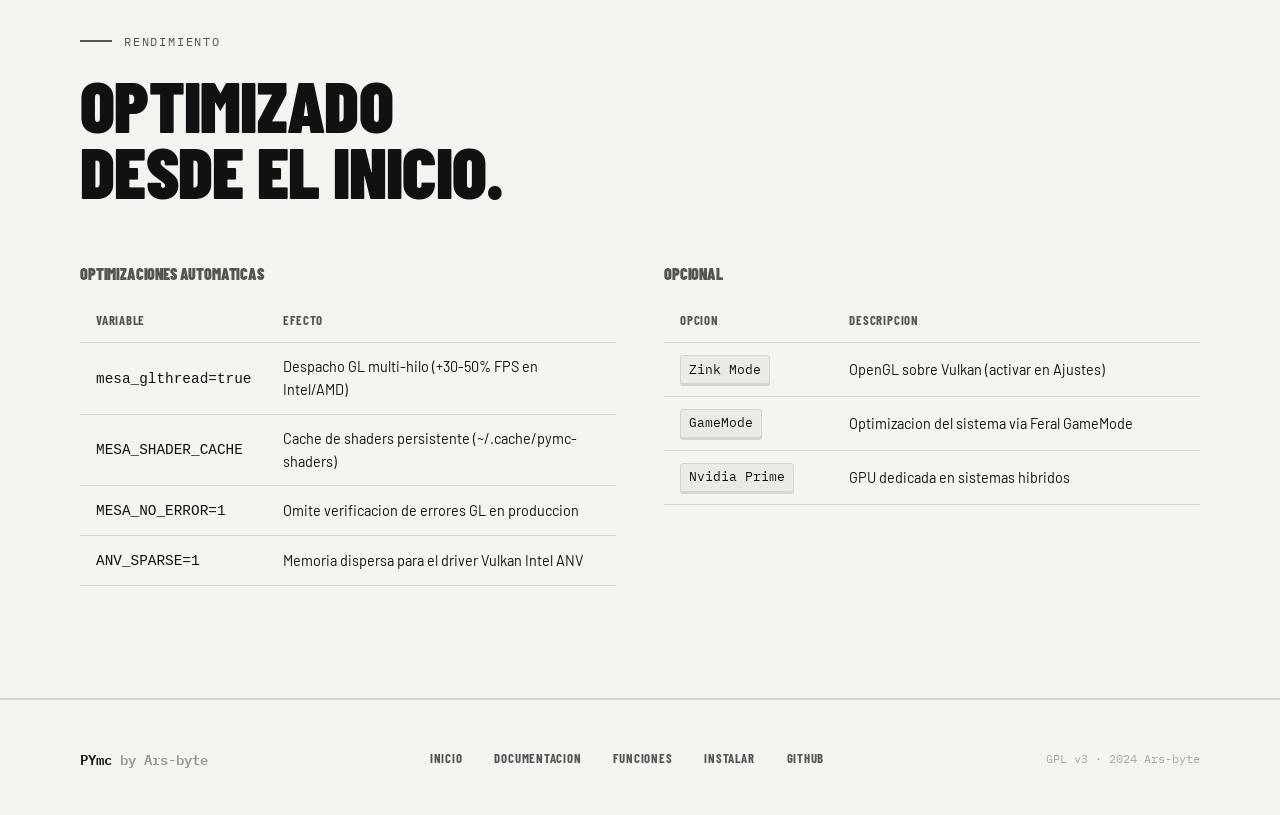
==== commit a0bd530f: "Fix duplicate preview image" ====
--- a/index.html
+++ b/index.html
@@ -89,8 +89,7 @@
           <img src="assets/icon.png" alt="PYmc" class="hero__icon" />
         </div>
         <span class="badge badge-outline">Minecraft Bedrock Launcher</span>
-        <img src="assets/preview.png" alt="PYmc Screenshot" style="max-width:100%; border-radius:8px; margin-top:1rem;" />
-        <img src="assets/preview.png" alt="PYmc Preview" style="max-width:100%; border-radius:8px; margin-top:1rem; border:1px solid var(--border);" />
+        <img src="assets/preview.png" alt="PYmc Screenshot" style="max-width:100%; border-radius:8px; margin-top:1rem; border:1px solid var(--border);" />
       </div>
     </div>
   </div>
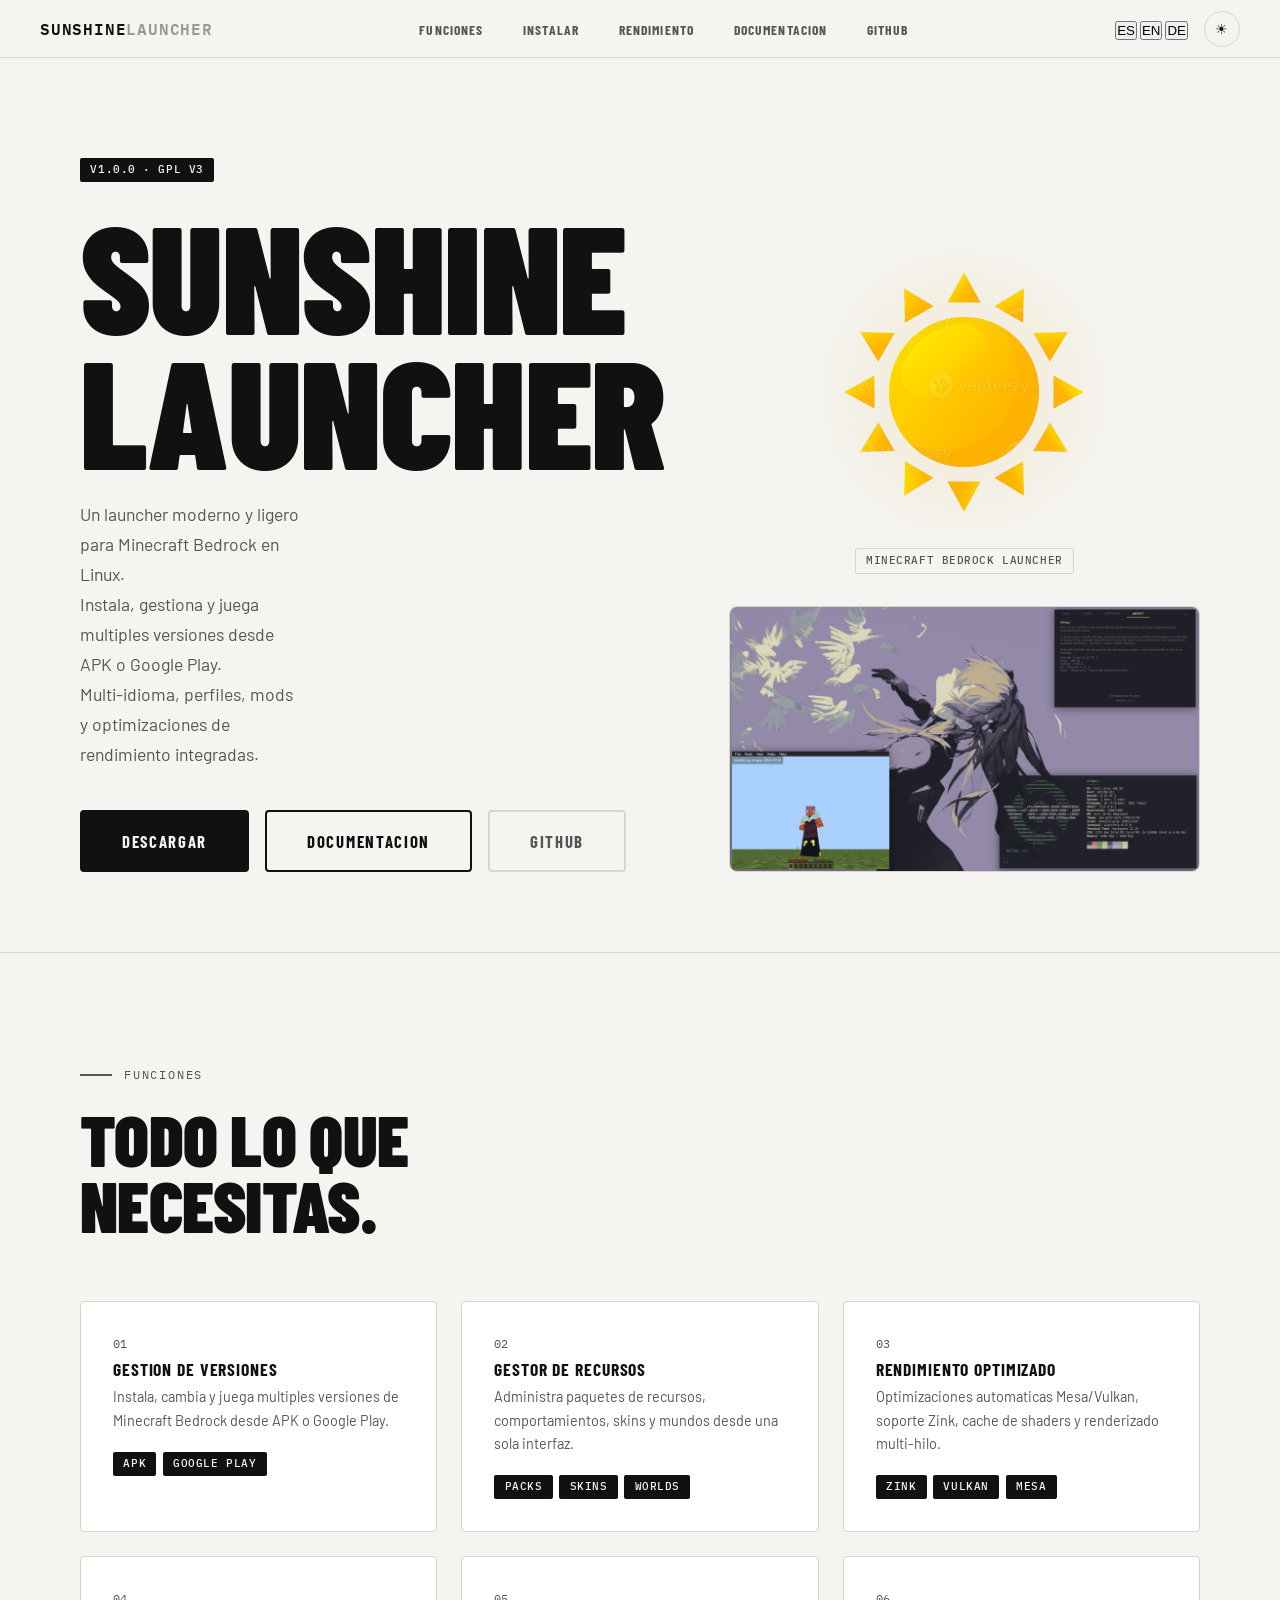
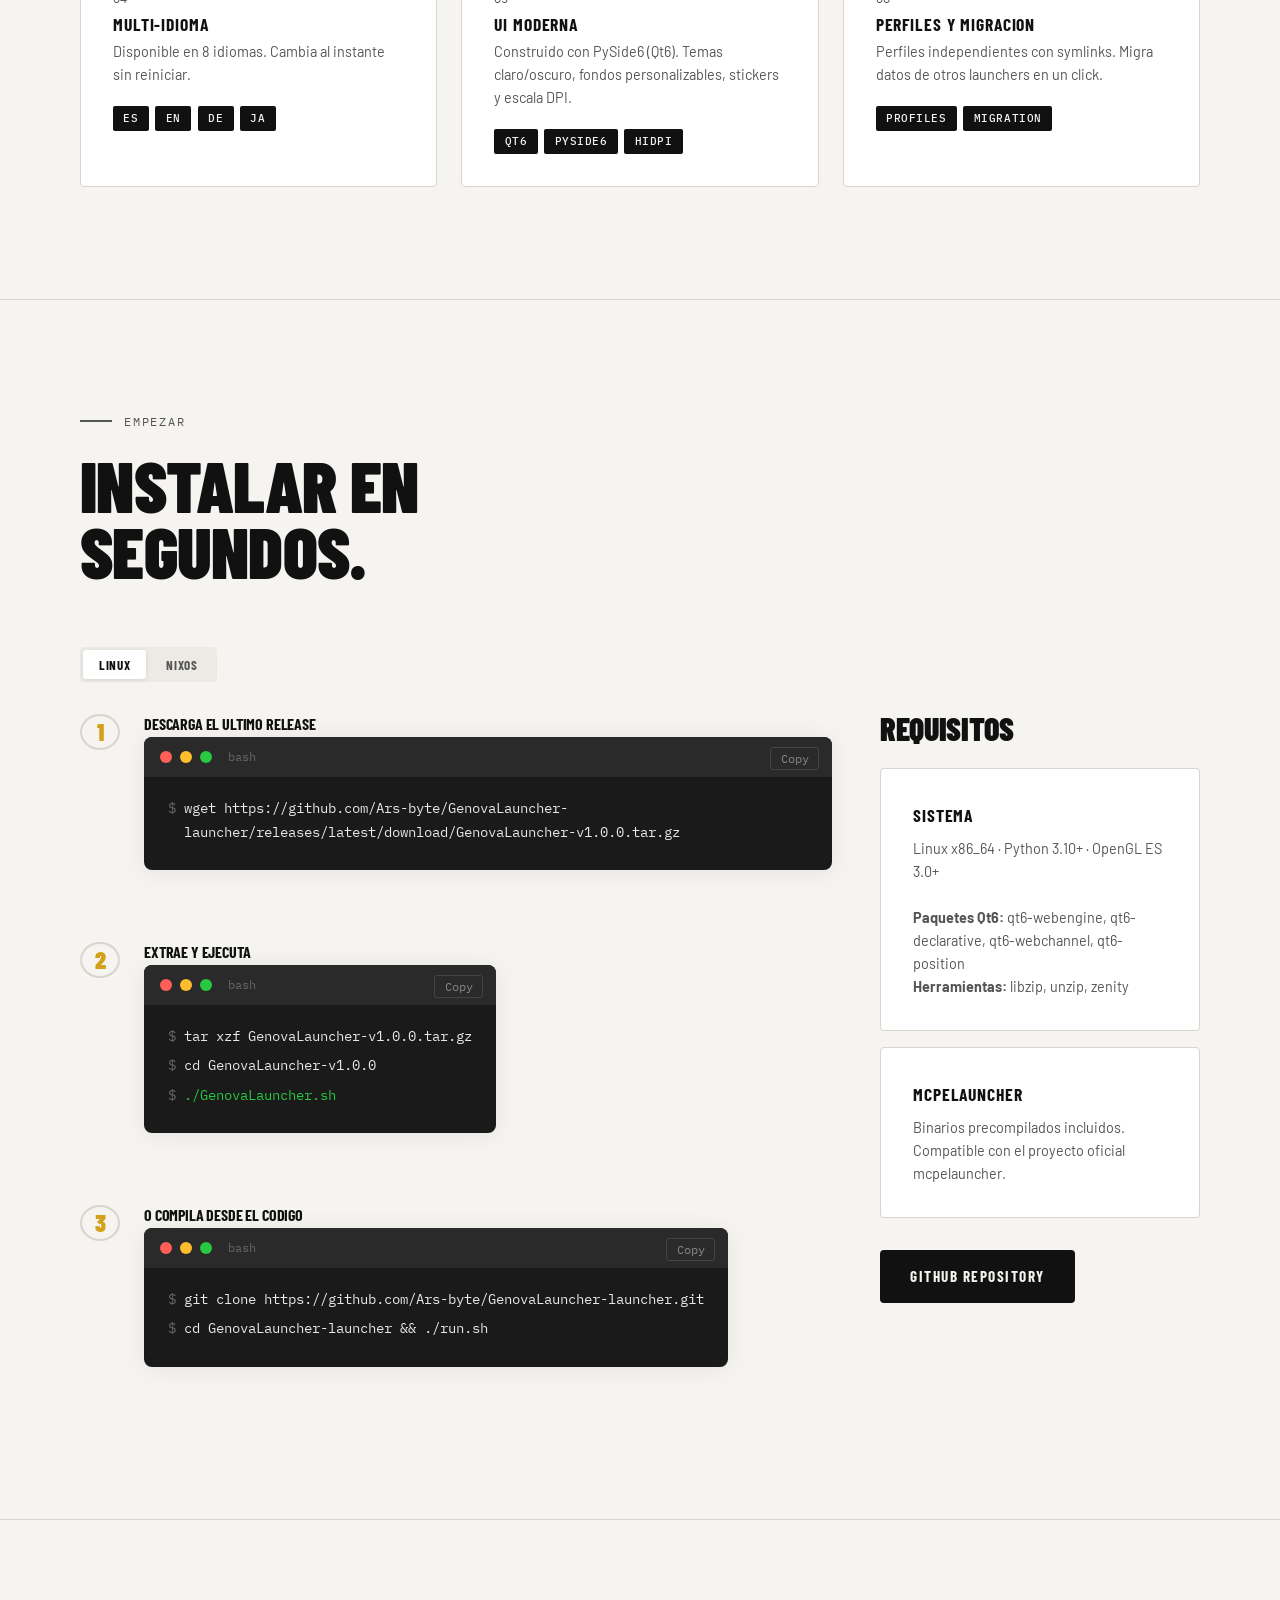
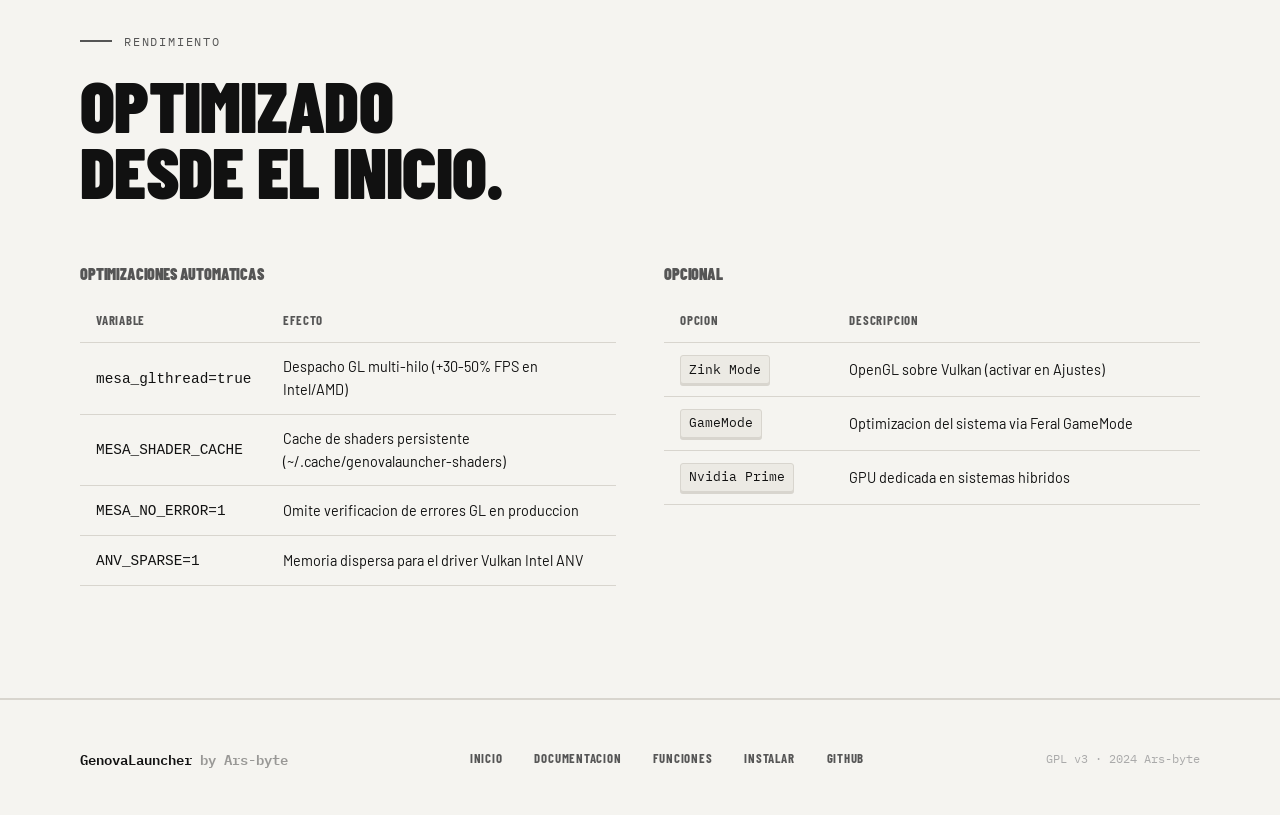
==== commit ea699a2c: "Rename website to GenovaLauncher" ====
--- a/index.html
+++ b/index.html
@@ -3,7 +3,7 @@
 <head>
   <meta charset="UTF-8" />
   <meta name="viewport" content="width=device-width, initial-scale=1.0" />
-  <title>PYmc — Minecraft Bedrock Launcher for Linux</title>
+  <title>GenovaLauncher — Minecraft Bedrock Launcher for Linux</title>
   <meta name="description" content="A modern graphical launcher for Minecraft Bedrock Edition on Linux. Install, manage and play multiple versions from APK or Google Play." />
   <link rel="icon" type="image/png" href="assets/icon.png" />
   <link rel="stylesheet" href="css/base.css" />
@@ -49,7 +49,7 @@
     <li><a href="#install" data-i18n="nav.install">Install</a></li>
     <li><a href="#controls" data-i18n="nav.controls">Performance</a></li>
     <li><a href="pages/docs.html" data-i18n="nav.docs">Docs</a></li>
-    <li><a href="https://github.com/Ars-byte/PYmc-launcher" target="_blank" rel="noopener">GitHub</a></li>
+    <li><a href="https://github.com/Ars-byte/GenovaLauncher-launcher" target="_blank" rel="noopener">GitHub</a></li>
   </ul>
   <div class="nav__actions">
     <div class="lang-switcher" role="group">
@@ -79,17 +79,17 @@
           Multi-language, profiles, mods, and performance optimizations built-in.
         </p>
         <div class="hero__actions">
-          <a href="https://github.com/Ars-byte/PYmc-launcher/releases/latest" class="btn btn-primary btn-lg" data-i18n="hero.cta.download">Download</a>
+          <a href="https://github.com/Ars-byte/GenovaLauncher-launcher/releases/latest" class="btn btn-primary btn-lg" data-i18n="hero.cta.download">Download</a>
           <a href="pages/docs.html" class="btn btn-outline btn-lg" data-i18n="hero.cta.docs">Documentation</a>
-          <a href="https://github.com/Ars-byte/PYmc-launcher" target="_blank" class="btn btn-ghost btn-lg">GitHub</a>
+          <a href="https://github.com/Ars-byte/GenovaLauncher-launcher" target="_blank" class="btn btn-ghost btn-lg">GitHub</a>
         </div>
       </div>
       <div class="hero__visual" aria-hidden="true">
         <div class="hero__glow">
-          <img src="assets/icon.png" alt="PYmc" class="hero__icon" />
+          <img src="assets/icon.png" alt="GenovaLauncher" class="hero__icon" />
         </div>
         <span class="badge badge-outline">Minecraft Bedrock Launcher</span>
-        <img src="assets/preview.png" alt="PYmc Screenshot" style="max-width:100%; border-radius:8px; margin-top:1rem; border:1px solid var(--border);" />
+        <img src="assets/preview.png" alt="GenovaLauncher Screenshot" style="max-width:100%; border-radius:8px; margin-top:1rem; border:1px solid var(--border);" />
       </div>
     </div>
   </div>
@@ -169,7 +169,7 @@
               <div class="terminal">
                 <div class="terminal__bar"><div class="terminal__dot"></div><div class="terminal__dot"></div><div class="terminal__dot"></div><span class="terminal__title">bash</span></div>
                 <div class="terminal__body" id="t-download">
-                  <div class="terminal__line"><span class="terminal__prompt">$</span><span class="terminal__cmd">wget https://github.com/Ars-byte/PYmc-launcher/releases/latest/download/PYmc-v1.0.0.tar.gz</span></div>
+                  <div class="terminal__line"><span class="terminal__prompt">$</span><span class="terminal__cmd">wget https://github.com/Ars-byte/GenovaLauncher-launcher/releases/latest/download/GenovaLauncher-v1.0.0.tar.gz</span></div>
                 </div>
               </div>
               <button class="copy-btn" data-target="t-download">Copy</button>
@@ -184,9 +184,9 @@
               <div class="terminal">
                 <div class="terminal__bar"><div class="terminal__dot"></div><div class="terminal__dot"></div><div class="terminal__dot"></div><span class="terminal__title">bash</span></div>
                 <div class="terminal__body" id="t-extract">
-                  <div class="terminal__line"><span class="terminal__prompt">$</span><span class="terminal__cmd">tar xzf PYmc-v1.0.0.tar.gz</span></div>
-                  <div class="terminal__line"><span class="terminal__prompt">$</span><span class="terminal__cmd">cd PYmc-v1.0.0</span></div>
-                  <div class="terminal__line success"><span class="terminal__prompt">$</span><span class="terminal__cmd">./PYmc.sh</span></div>
+                  <div class="terminal__line"><span class="terminal__prompt">$</span><span class="terminal__cmd">tar xzf GenovaLauncher-v1.0.0.tar.gz</span></div>
+                  <div class="terminal__line"><span class="terminal__prompt">$</span><span class="terminal__cmd">cd GenovaLauncher-v1.0.0</span></div>
+                  <div class="terminal__line success"><span class="terminal__prompt">$</span><span class="terminal__cmd">./GenovaLauncher.sh</span></div>
                 </div>
               </div>
               <button class="copy-btn" data-target="t-extract">Copy</button>
@@ -201,8 +201,8 @@
               <div class="terminal">
                 <div class="terminal__bar"><div class="terminal__dot"></div><div class="terminal__dot"></div><div class="terminal__dot"></div><span class="terminal__title">bash</span></div>
                 <div class="terminal__body" id="t-source">
-                  <div class="terminal__line"><span class="terminal__prompt">$</span><span class="terminal__cmd">git clone https://github.com/Ars-byte/PYmc-launcher.git</span></div>
-                  <div class="terminal__line"><span class="terminal__prompt">$</span><span class="terminal__cmd">cd PYmc-launcher && ./run.sh</span></div>
+                  <div class="terminal__line"><span class="terminal__prompt">$</span><span class="terminal__cmd">git clone https://github.com/Ars-byte/GenovaLauncher-launcher.git</span></div>
+                  <div class="terminal__line"><span class="terminal__prompt">$</span><span class="terminal__cmd">cd GenovaLauncher-launcher && ./run.sh</span></div>
                 </div>
               </div>
               <button class="copy-btn" data-target="t-source">Copy</button>
@@ -218,13 +218,13 @@
         <div class="install-step">
           <div class="install-step__num">1</div>
           <div class="install-step__content">
-            <h4>Add PYmc to flake.nix</h4>
+            <h4>Add GenovaLauncher to flake.nix</h4>
             <div class="terminal-wrap" style="margin-bottom:1rem">
               <div class="terminal">
                 <div class="terminal__bar"><div class="terminal__dot"></div><div class="terminal__dot"></div><div class="terminal__dot"></div><span class="terminal__title">flake.nix</span></div>
                 <div class="terminal__body" id="t-nix-input">
                   <div class="terminal__line"><span class="terminal__cmd">inputs = {</span></div>
-                  <div class="terminal__line"><span class="terminal__cmd">&nbsp;&nbsp;pymc.url = "github:Ars-byte/PYmc-launcher";</span></div>
+                  <div class="terminal__line"><span class="terminal__cmd">&nbsp;&nbsp;genovalauncher.url = "github:Ars-byte/GenovaLauncher-launcher";</span></div>
                   <div class="terminal__line"><span class="terminal__cmd">};</span></div>
                 </div>
               </div>
@@ -241,7 +241,7 @@
                 <div class="terminal__bar"><div class="terminal__dot"></div><div class="terminal__dot"></div><div class="terminal__dot"></div><span class="terminal__title">configuration.nix</span></div>
                 <div class="terminal__body" id="t-nix-pkg">
                   <div class="terminal__line"><span class="terminal__cmd">environment.systemPackages = [</span></div>
-                  <div class="terminal__line"><span class="terminal__cmd">&nbsp;&nbsp;inputs.pymc.packages.${system}.default</span></div>
+                  <div class="terminal__line"><span class="terminal__cmd">&nbsp;&nbsp;inputs.genovalauncher.packages.${system}.default</span></div>
                   <div class="terminal__line"><span class="terminal__cmd">];</span></div>
                 </div>
               </div>
@@ -258,7 +258,7 @@
                 <div class="terminal__bar"><div class="terminal__dot"></div><div class="terminal__dot"></div><div class="terminal__dot"></div><span class="terminal__title">bash</span></div>
                 <div class="terminal__body" id="t-nix-rebuild">
                   <div class="terminal__line"><span class="terminal__prompt">$</span><span class="terminal__cmd">sudo nixos-rebuild switch</span></div>
-                  <div class="terminal__line success"><span class="terminal__prompt">$</span><span class="terminal__cmd">pymc</span></div>
+                  <div class="terminal__line success"><span class="terminal__prompt">$</span><span class="terminal__cmd">genovalauncher</span></div>
                 </div>
               </div>
               <button class="copy-btn" data-target="t-nix-rebuild">Copy</button>
@@ -284,7 +284,7 @@
           </p>
         </div>
         <div style="margin-top:2rem">
-          <a href="https://github.com/Ars-byte/PYmc-launcher" target="_blank" class="btn btn-primary">GitHub Repository</a>
+          <a href="https://github.com/Ars-byte/GenovaLauncher-launcher" target="_blank" class="btn btn-primary">GitHub Repository</a>
         </div>
       </div>
     </div>
@@ -308,7 +308,7 @@
             <thead><tr><th data-i18n="table.var">Variable</th><th data-i18n="table.effect">Effect</th></tr></thead>
             <tbody>
               <tr><td><code>mesa_glthread=true</code></td><td data-i18n="perf.glthread">Multi-threaded GL dispatch (+30-50% FPS on Intel/AMD)</td></tr>
-              <tr><td><code>MESA_SHADER_CACHE</code></td><td data-i18n="perf.cache">Persistent shader cache (~/.cache/pymc-shaders)</td></tr>
+              <tr><td><code>MESA_SHADER_CACHE</code></td><td data-i18n="perf.cache">Persistent shader cache (~/.cache/genovalauncher-shaders)</td></tr>
               <tr><td><code>MESA_NO_ERROR=1</code></td><td data-i18n="perf.noerror">Skip GL error checking in release builds</td></tr>
               <tr><td><code>ANV_SPARSE=1</code></td><td data-i18n="perf.anv">Sparse memory for Intel ANV Vulkan driver</td></tr>
             </tbody>
@@ -337,13 +337,13 @@
 <footer class="footer">
   <div class="container">
     <div class="footer__inner">
-      <div class="footer__brand">PYmc <span style="opacity:0.4">by Ars-byte</span></div>
+      <div class="footer__brand">GenovaLauncher <span style="opacity:0.4">by Ars-byte</span></div>
       <div class="footer__links">
         <a href="index.html" data-i18n="nav.home">Home</a>
         <a href="pages/docs.html" data-i18n="nav.docs">Docs</a>
         <a href="#features" data-i18n="nav.features">Features</a>
         <a href="#install" data-i18n="nav.install">Install</a>
-        <a href="https://github.com/Ars-byte/PYmc-launcher" target="_blank">GitHub</a>
+        <a href="https://github.com/Ars-byte/GenovaLauncher-launcher" target="_blank">GitHub</a>
       </div>
       <p class="footer__copy">GPL v3 · 2024 Ars-byte</p>
     </div>
--- a/css/base.css
+++ b/css/base.css
@@ -1,6 +1,6 @@
 /* ========================================
    BASE.CSS — Variables, Reset, Typography
-   PYmc Website
+   GenovaLauncher Website
    ======================================== */
 
 @import url('https://fonts.googleapis.com/css2?family=Barlow+Condensed:wght@400;700;900&family=IBM+Plex+Mono:wght@400;500;600&family=Barlow:wght@300;400;500&display=swap');
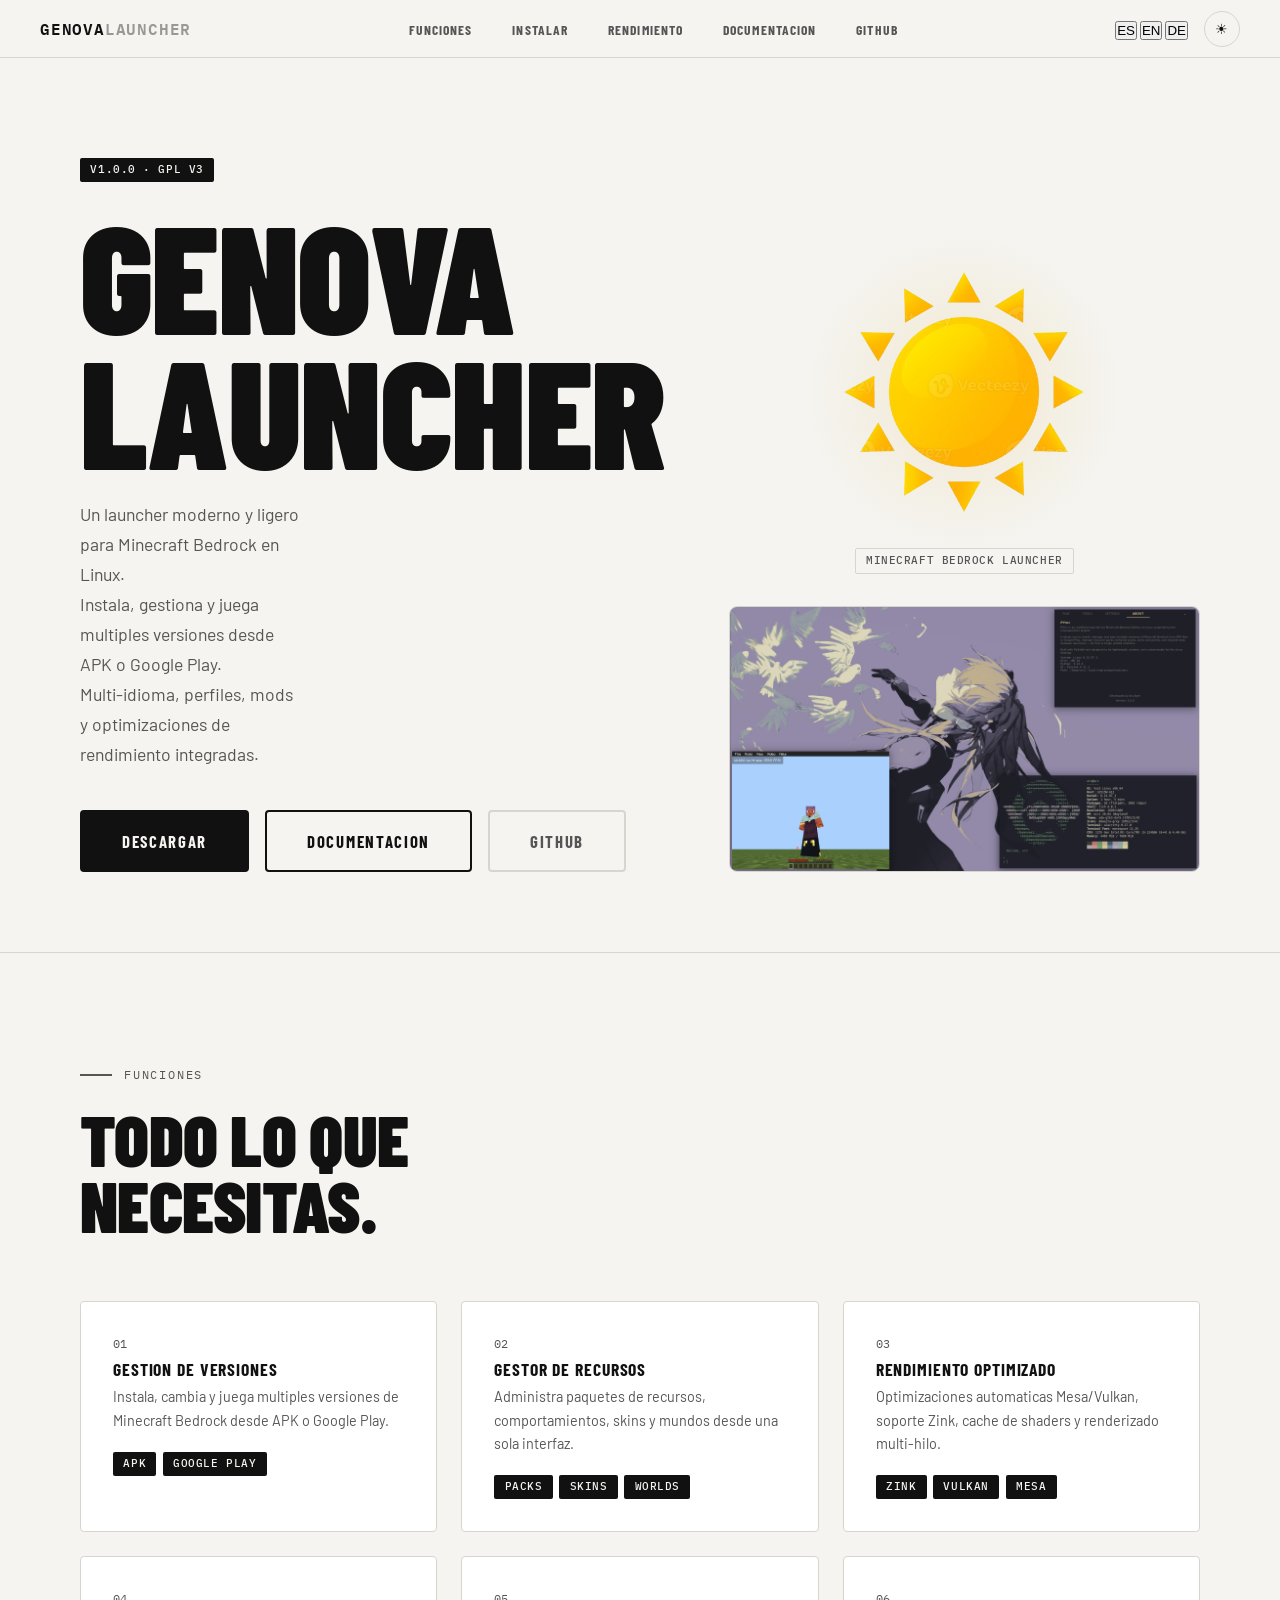
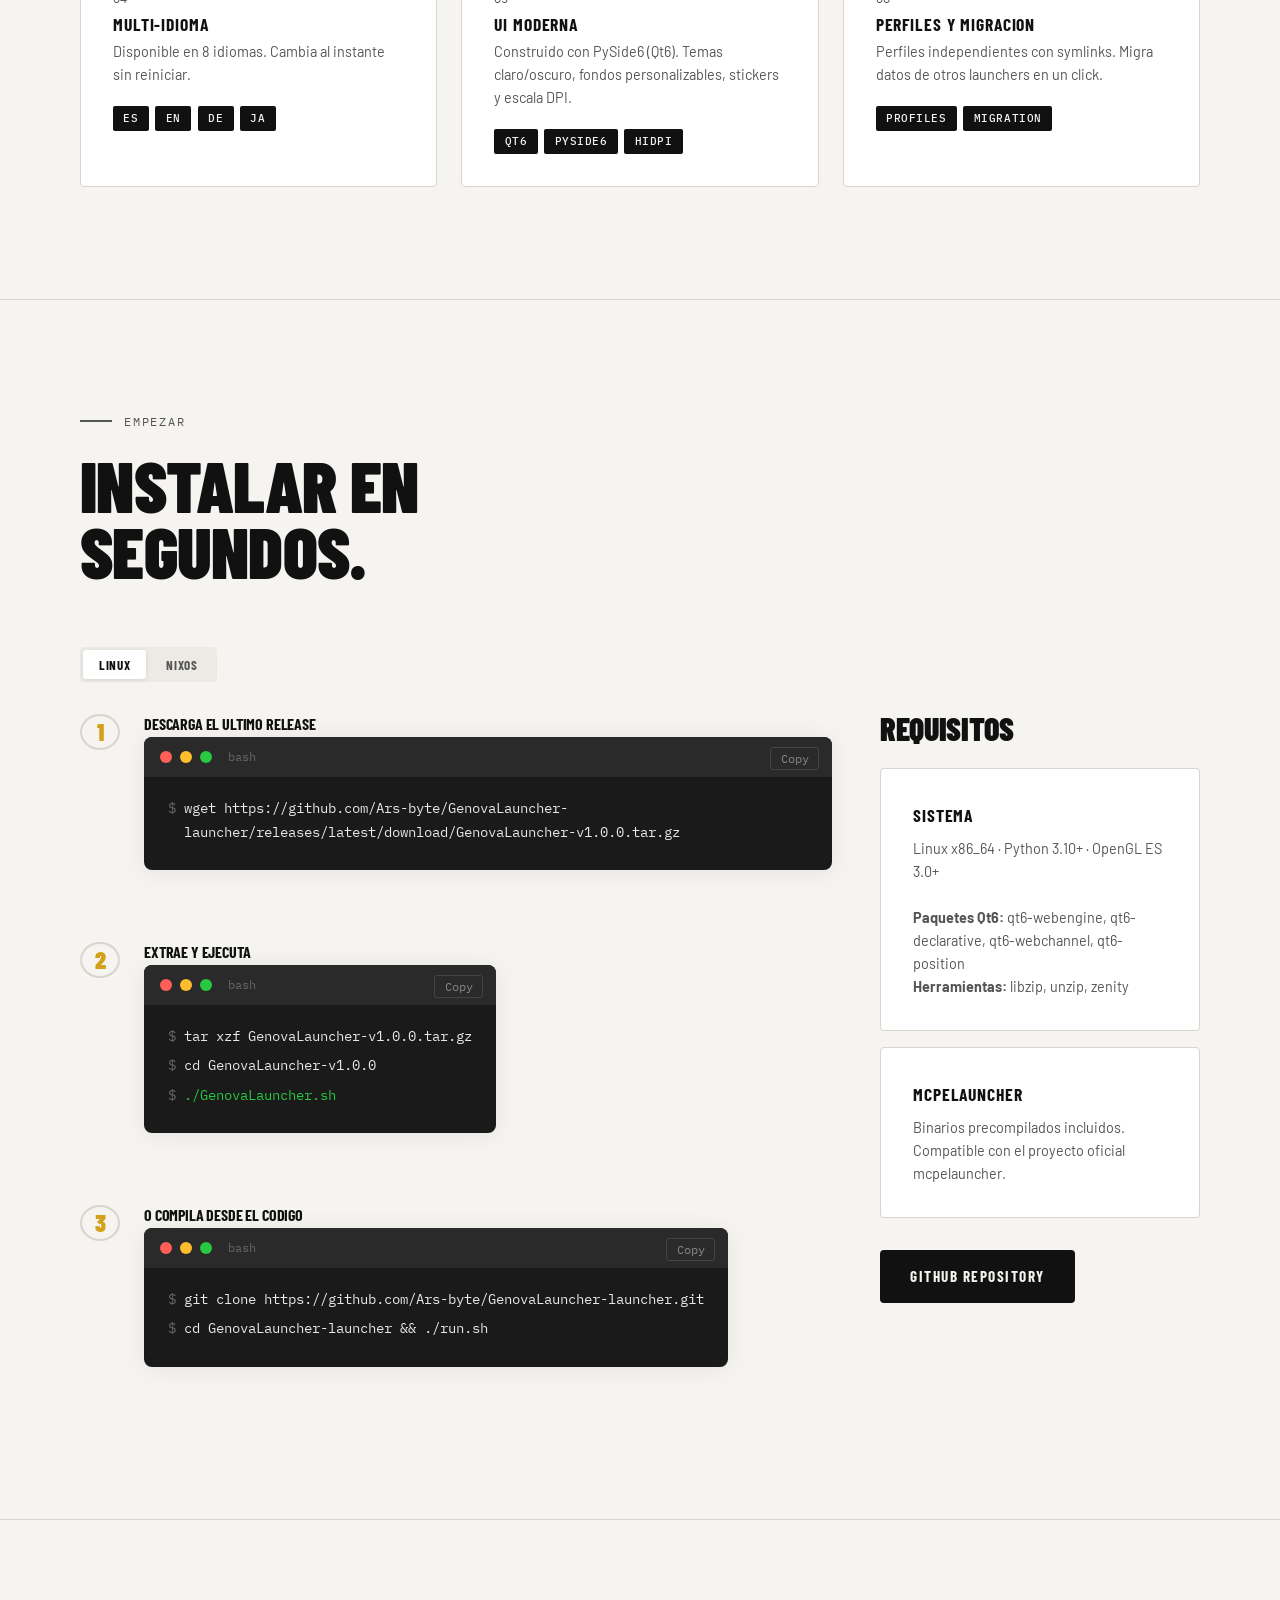
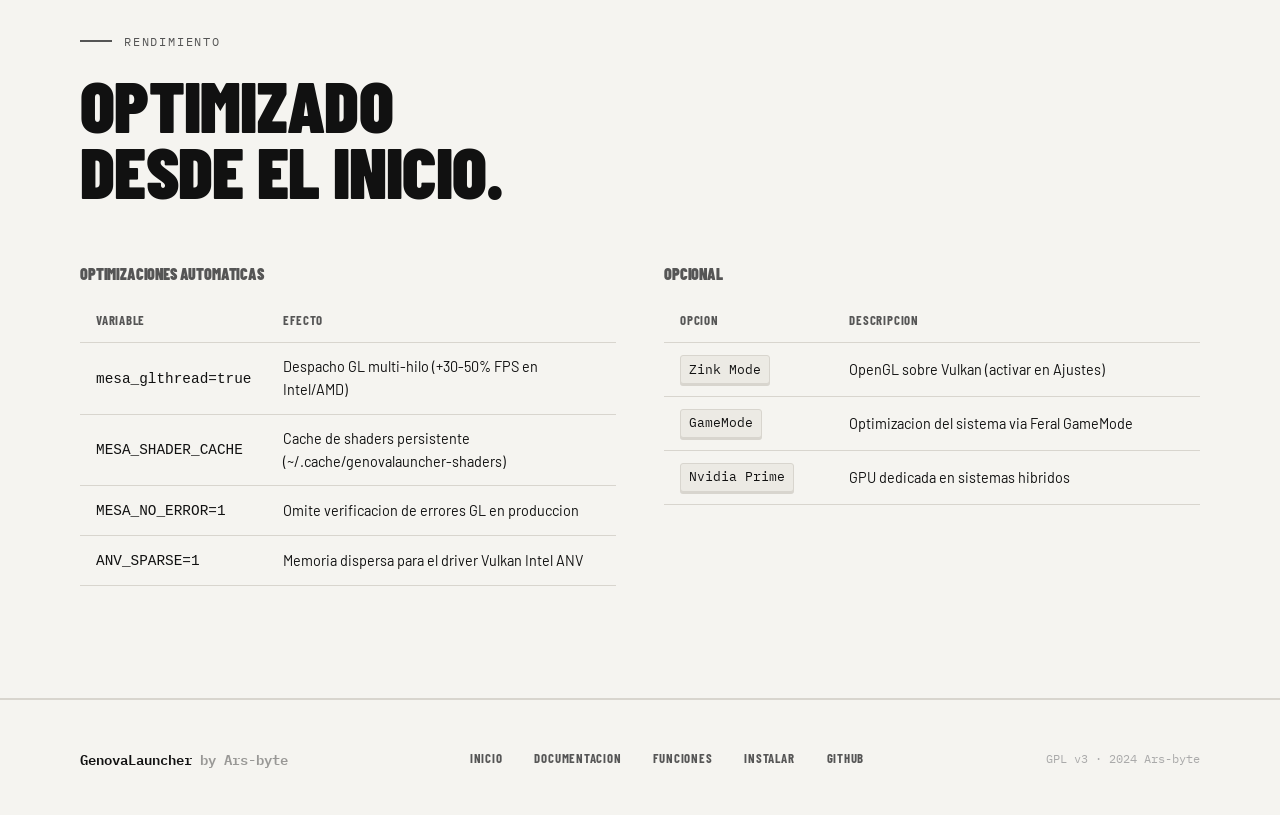
==== commit 37ed97bd: "Fix remaining SUNSHINE/LAUNCHER references" ====
--- a/index.html
+++ b/index.html
@@ -43,7 +43,7 @@
 <body>
 
 <nav class="nav" role="navigation">
-  <a class="nav__logo" href="index.html">SUNSHINE<span>LAUNCHER</span></a>
+  <a class="nav__logo" href="index.html">GENOVA<span>LAUNCHER</span></a>
   <ul class="nav__links" role="list">
     <li><a href="#features" data-i18n="nav.features">Features</a></li>
     <li><a href="#install" data-i18n="nav.install">Install</a></li>
@@ -72,7 +72,7 @@
     <div class="hero__inner">
       <div class="hero__content">
         <div class="hero__tag"><span class="badge">v1.0.0 · GPL v3</span></div>
-        <h1 class="display">SUNSHINE<br>LAUNCHER</h1>
+        <h1 class="display">GENOVA<br>LAUNCHER</h1>
         <p class="hero__subtitle" data-i18n="hero.sub">
           A modern, lightweight Minecraft Bedrock launcher for Linux.<br>
           Install, manage and play multiple versions from APK or Google Play.<br>
